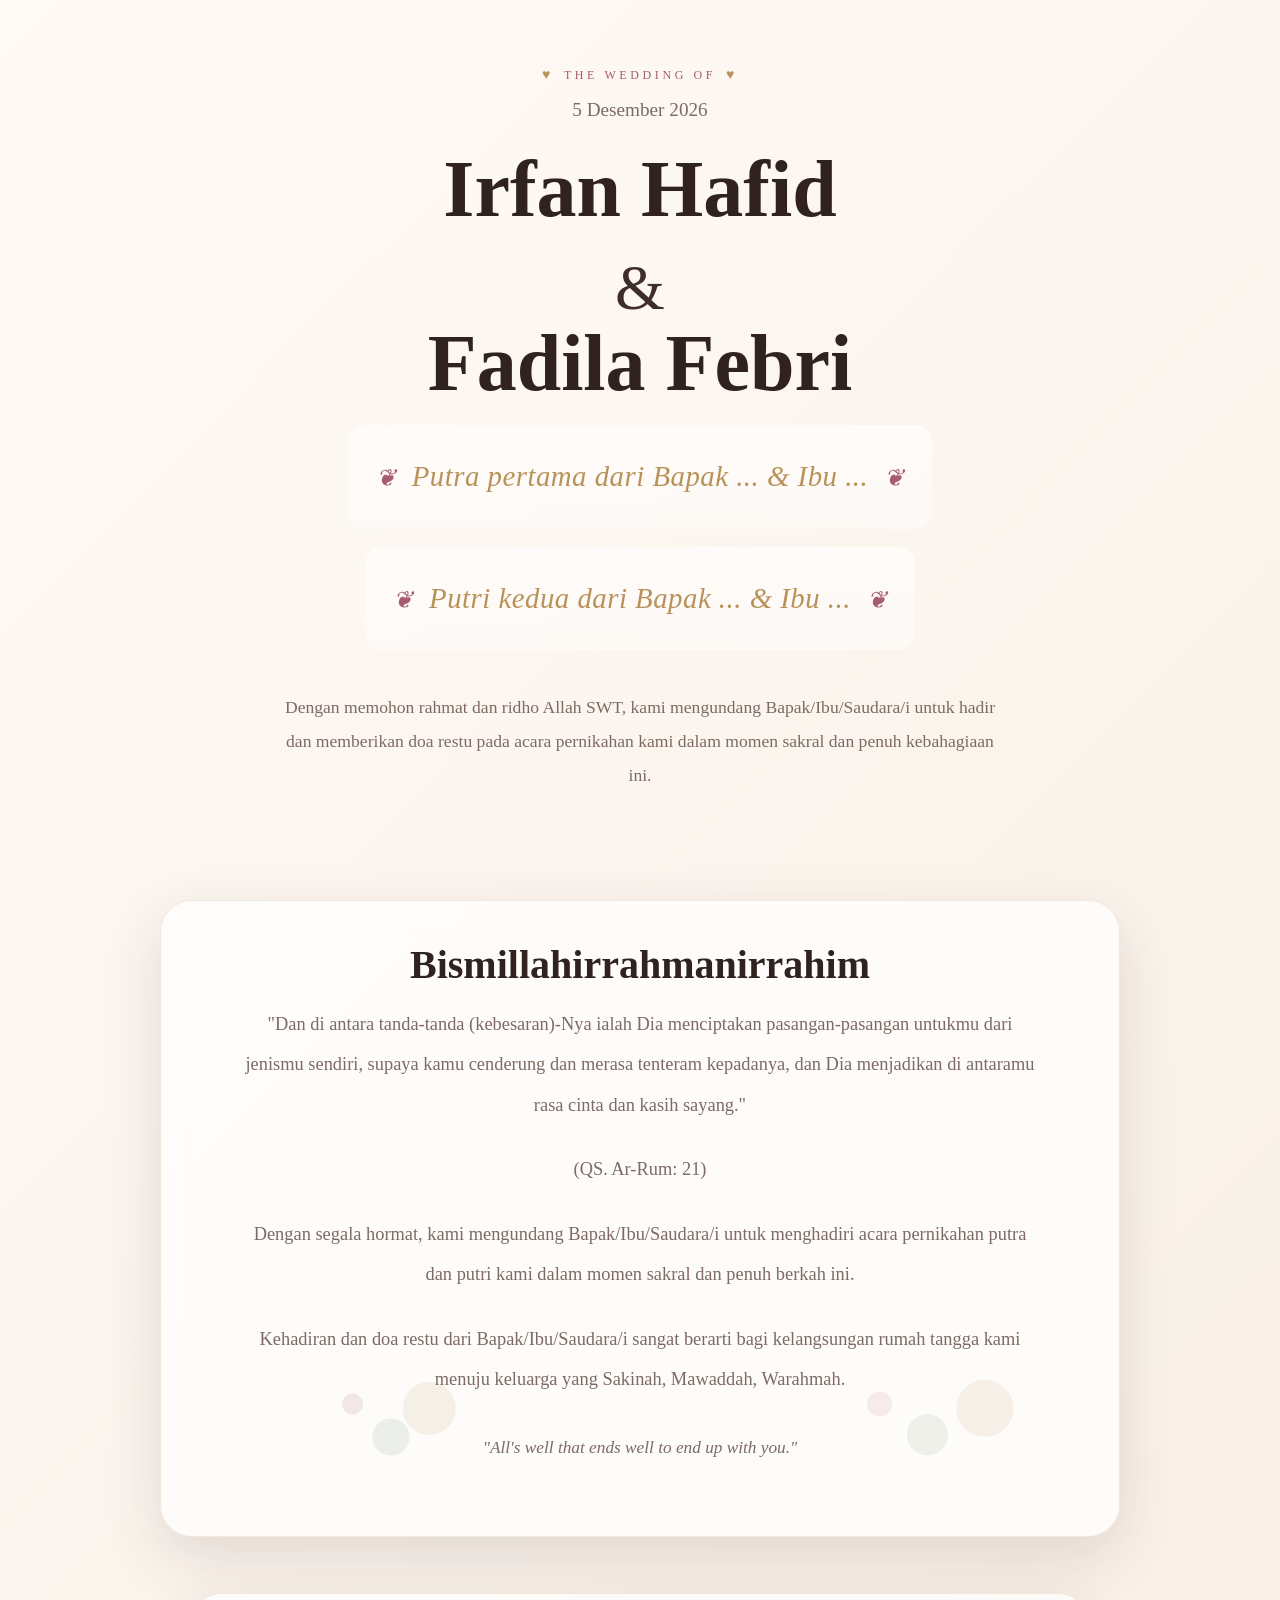
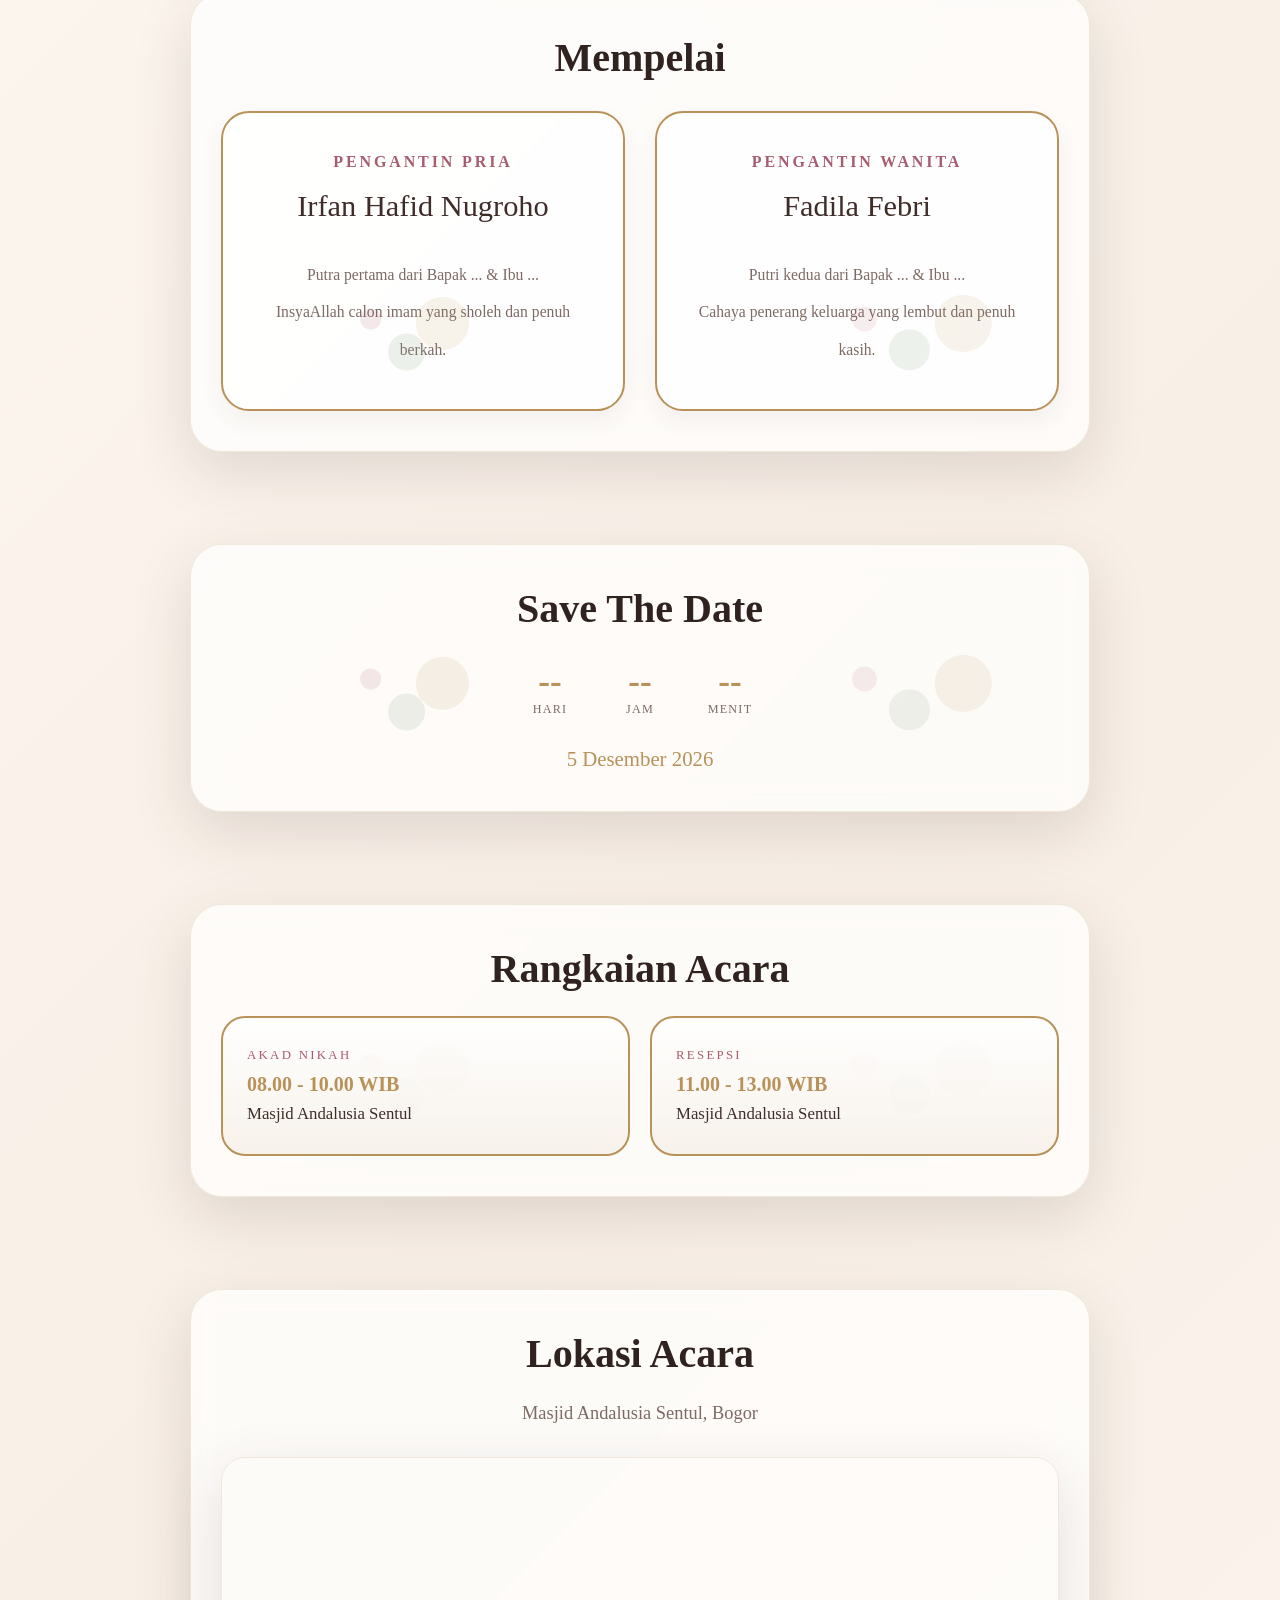
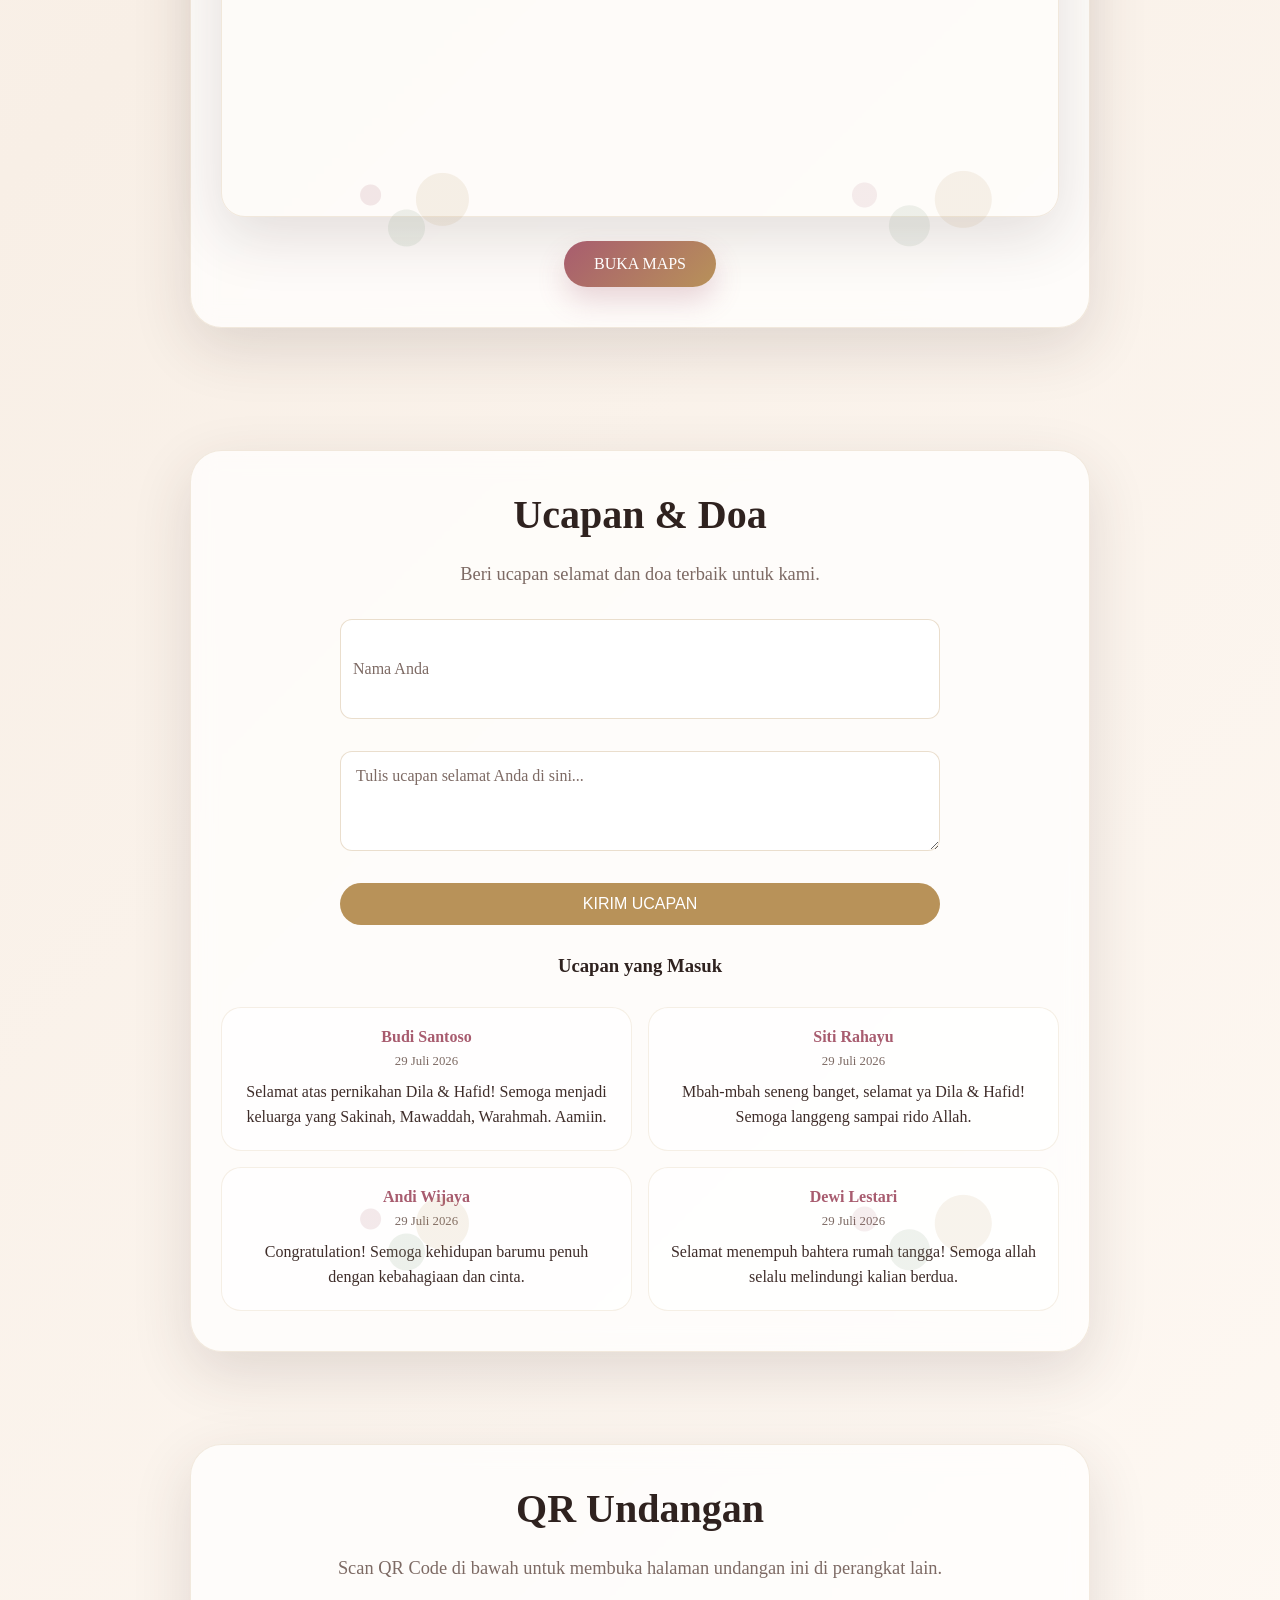
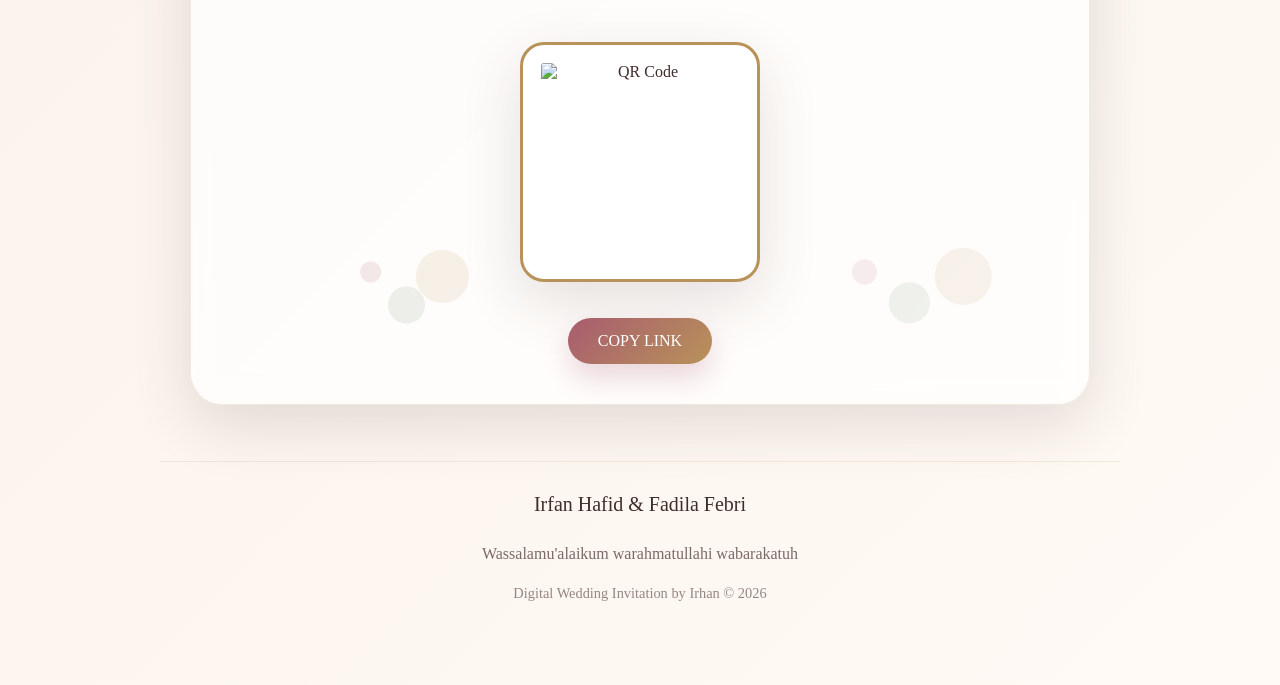
==== hafid-dila/index.html @ 77bda1bc "feat: wedding invitation page" ====
<!DOCTYPE html>
<html lang="id">

<head>
  <meta charset="UTF-8">
  <meta name="viewport" content="width=device-width, initial-scale=1.0">
  <title>The Wedding of Dila & Hafid</title>
  <style>
    * {
      margin: 0;
      padding: 0;
      box-sizing: border-box;
    }

    :root {
      --bg: #f7f0e5;
      --panel: rgba(255, 255, 255, 0.72);
      --text: #3f2d2a;
      --muted: #7d6a64;
      --gold: #b89259;
      --rose: #a85c6f;
      --shadow: 0 20px 60px rgba(63, 45, 42, 0.14);
    }

    body {
      margin: 0;
      font-family: 'Georgia', 'Times New Roman', serif;
      color: var(--text);
      background: linear-gradient(135deg, #fffaf5 0%, #f8efe6 50%, #fffaf5 100%);
      overflow-x: hidden;
      min-height: 100vh;
    }

    .wrap {
      max-width: 1000px;
      margin: 0 auto;
      padding: 0 20px 60px;
    }

    .hero {
      position: relative;
      min-height: 100vh;
      display: flex;
      flex-direction: column;
      align-items: center;
      justify-content: center;
      text-align: center;
      padding: 60px 20px;
    }

    .ornament {
      font-size: 12px;
      letter-spacing: 0.3em;
      text-transform: uppercase;
      color: var(--rose);
      margin-bottom: 16px;
      position: relative;
      display: inline-block;
    }
    
    .ornament::before, .ornament::after {
      content: '♥';
      margin: 0 10px;
      font-size: 14px;
      color: var(--gold);
      animation: pulse 2s infinite;
    }
    
    .ornament::before, .ornament::after {
      content: '♥';
      margin: 0 10px;
      font-size: 14px;
      color: var(--gold);
      animation: pulse 2s infinite;
    }

    @keyframes pulse {
      0%, 100% { transform: scale(1); }
      50% { transform: scale(1.2); }
    }

    .date {
      font-size: 1.2rem;
      color: var(--muted);
      margin-bottom: 30px;
    }

    .title {
      font-size: clamp(2.5rem, 7vw, 5rem);
      line-height: 0.95;
      margin-bottom: 24px;
      color: #2f221f;
    }

    .ampersand {
      font-size: clamp(2.5rem, 6vw, 4rem);
    }

    .names {
      font-size: clamp(1.2rem, 3vw, 1.8rem);
      color: var(--gold);
      font-style: italic;
      margin-bottom: 40px;
      line-height: 2.2;
      letter-spacing: 0.5px;
      padding: 20px;
      background: linear-gradient(180deg, rgba(255, 255, 255, 0.6), rgba(255, 255, 255, 0.4));
      border-radius: 16px;
    }
    
    .names::before, .names::after {
      content: '❦';
      font-size: 1.5rem;
      color: var(--rose);
      margin: 0 8px;
    }

    .lead {
      max-width: 720px;
      line-height: 1.95;
      color: var(--muted);
      margin: 0 auto 40px;
      font-size: 1.1rem;
    }

    .section {
      padding: 36px 30px;
    }

    .bismillah {
      text-align: center;
      font-size: 1.15rem;
      color: var(--muted);
      line-height: 2.2;
      max-width: 800px;
      margin: 0 auto 24px;
    }

    .bismillah[style*="Traditional Arabic"] {
      font-size: 1.1rem;
      line-height: 2.4;
      max-width: 100%;
    }

    .card {
      background: var(--panel);
      backdrop-filter: blur(12px);
      border-radius: 32px;
      padding: 40px 30px;
      border: 1px solid rgba(184, 146, 89, 0.18);
      box-shadow: var(--shadow);
      margin-bottom: 20px;
      animation: fadeIn 1s ease-out;
      position: relative;
    }

    .floral {
      position: absolute;
      inset: auto 0 0;
      height: 220px;
      background:
        radial-gradient(circle at 20% 40%, rgba(168, 92, 111, 0.18) 0 10px, transparent 11px),
        radial-gradient(circle at 24% 55%, rgba(142, 165, 139, 0.22) 0 18px, transparent 19px),
        radial-gradient(circle at 28% 42%, rgba(184, 146, 89, 0.16) 0 26px, transparent 27px),
        radial-gradient(circle at 75% 40%, rgba(168, 92, 111, 0.14) 0 12px, transparent 13px),
        radial-gradient(circle at 80% 54%, rgba(142, 165, 139, 0.2) 0 20px, transparent 21px),
        radial-gradient(circle at 86% 42%, rgba(184, 146, 89, 0.15) 0 28px, transparent 29px);
      opacity: 0.75;
      pointer-events: none;
      border-radius: 0 0 30px 30px;
    }

    @keyframes fadeIn {
      from { opacity: 0; transform: translateY(20px); }
      to { opacity: 1; transform: translateY(0); }
    }

    .section-title {
      text-align: center;
      font-size: clamp(1.7rem, 4vw, 2.5rem);
      margin-bottom: 16px;
      color: #2f221f;
    }

    .divider {
      display: none;
    }

    .couple-grid {
      display: grid;
      grid-template-columns: repeat(auto-fit, minmax(280px, 1fr));
      gap: 30px;
      margin-top: 30px;
    }

    .profile {
      padding: 40px 30px;
      border-radius: 28px;
      background: rgba(255, 255, 255, 0.75);
      border: 2px solid var(--gold);
      text-align: center;
      box-shadow: 0 10px 25px rgba(63, 45, 42, 0.06);
    }

    .profile h3 {
      font-size: 1rem;
      letter-spacing: 0.18em;
      text-transform: uppercase;
      color: var(--rose);
      margin-bottom: 14px;
    }

    .profile .name {
      font-size: 1.9rem;
      color: var(--text);
      margin-bottom: 28px;
      line-height: 1.4;
    }

    .profile .parents {
      color: var(--muted);
      line-height: 2.4;
      font-size: 0.98rem;
    }

    .schedule-grid {
      display: grid;
      grid-template-columns: repeat(auto-fit, minmax(300px, 1fr));
      gap: 20px;
      margin-top: 24px;
    }

    .schedule-card {
      padding: 30px 24px;
      border-radius: 24px;
      background: linear-gradient(180deg, rgba(255, 255, 255, 0.85), rgba(247, 241, 234, 0.95));
      border: 2px solid var(--gold);
      position: relative;
      overflow: hidden;
    }

    .schedule-label {
      display: block;
      font-size: 0.8rem;
      letter-spacing: 0.18em;
      text-transform: uppercase;
      color: var(--rose);
      margin-bottom: 10px;
    }

    .schedule-time {
      font-size: 1.25rem;
      color: var(--gold);
      font-weight: bold;
      display: block;
      margin-bottom: 8px;
    }

    .schedule-event {
      font-size: 1.05rem;
      color: var(--text);
      display: block;
    }

    .schedule-location {
      font-size: 0.9rem;
      color: var(--muted);
      margin-top: 6px;
      font-style: italic;
    }

    .map-frame {
      width: 100%;
      height: 360px;
      border-radius: 24px;
      overflow: hidden;
      margin-top: 24px;
      box-shadow: var(--shadow);
      border: 1px solid rgba(184, 146, 89, 0.18);
    }

    iframe {
      width: 100%;
      height: 100%;
      border: 0;
    }

    .quote {
      text-align: center;
      font-style: italic;
      color: var(--muted);
      line-height: 2.1;
      margin: 30px 0;
      font-size: 1.08rem;
    }

    .qr-section {
      text-align: center;
    }

    .qr-container {
      display: flex;
      flex-direction: column;
      align-items: center;
      justify-content: center;
      gap: 12px;
      width: 100%;
    }

    .qr-code {
      width: 240px;
      height: 240px;
      background: white;
      border-radius: 24px;
      padding: 18px;
      box-shadow: var(--shadow);
      border: 3px solid var(--gold);
      margin: 30px auto 24px;
    }

    .btn {
      display: inline-flex;
      align-items: center;
      justify-content: center;
      gap: 10px;
      padding: 14px 30px;
      border-radius: 999px;
      text-decoration: none;
      color: white;
      background: linear-gradient(135deg, var(--rose), var(--gold));
      box-shadow: 0 14px 28px rgba(168, 92, 111, 0.24);
      transition: transform 0.3s, box-shadow 0.3s;
    }

    .btn:hover {
      transform: translateY(-3px);
      box-shadow: 0 18px 35px rgba(168, 92, 111, 0.28);
    }

    .countdown {
      display: flex;
      justify-content: center;
      gap: 20px;
      margin: 30px 0;
    }

    .time-box {
      text-align: center;
      min-width: 70px;
    }

    .time-value {
      font-size: 2.2rem;
      font-weight: bold;
      color: var(--gold);
    }

    .time-label {
      font-size: 0.76rem;
      color: var(--muted);
      text-transform: uppercase;
      letter-spacing: 0.1em;
    }

    footer {
      text-align: center;
      padding: 24px 20px 18px;
      border-top: 1px solid rgba(184, 146, 89, 0.15);
      color: var(--muted);
      line-height: 1.8;
    }

    /* Wishes Section */
    .wishes-section {
      text-align: center;
      margin-top: 30px;
    }

    .wishes-input {
      width: 100%;
      max-width: 600px;
      margin: 0 auto 20px;
      padding: 15px;
      border-radius: 12px;
      border: 1px solid rgba(184, 146, 89, 0.3);
      font-family: inherit;
      font-size: 1rem;
      resize: vertical;
      min-height: 100px;
      background: white;
    }

    .wishes-input::placeholder {
      color: var(--muted);
    }

    .wishes-grid {
      display: grid;
      grid-template-columns: repeat(auto-fill, minmax(280px, 1fr));
      gap: 16px;
      margin-top: 30px;
    }

    .wishes-card {
      padding: 20px;
      border-radius: 20px;
      background: rgba(255, 255, 255, 0.7);
      border: 1px solid rgba(184, 146, 89, 0.15);
      animation: fadeIn 0.6s ease-out;
    }

    .wishes-name {
      font-weight: bold;
      color: var(--rose);
      margin-bottom: 8px;
      display: block;
    }

    .wishes-date {
      font-size: 0.8rem;
      color: var(--muted);
      margin-bottom: 10px;
      display: block;
    }

    .wishes-text {
      color: var(--text);
      line-height: 1.6;
    }

    .submit-wishes {
      padding: 12px 30px;
      background: var(--gold);
      color: white;
      border: none;
      border-radius: 50px;
      font-size: 1rem;
      cursor: pointer;
      transition: background 0.3s;
    }

    .submit-wishes:hover {
      background: #a07d40;
    }

    .wishes-form {
      display: flex;
      flex-direction: column;
      gap: 12px;
      max-width: 600px;
      margin: 0 auto 24px;
    }

    .wishes-form input {
      width: 100%;
      padding: 12px;
      border-radius: 12px;
      border: 1px solid rgba(184, 146, 89, 0.3);
      font-family: inherit;
      font-size: 1rem;
    }

    .footer-names {
      font-size: 1.25rem;
      color: var(--text);
      margin-bottom: 18px;
    }

    @media (max-width: 768px) {
      .hero {
        min-height: auto;
        padding: 40px 20px;
      }

      .date {
        font-size: 1.1rem;
      }

      .title {
        font-size: 2.6rem;
      }

      .ampersand {
        font-size: 2.6rem;
      }

      .names {
        font-size: 1.4rem;
      }

      .section {
        padding: 40px 20px;
      }

      .card {
        padding: 30px 20px;
      }

      .map-frame {
        height: 300px;
      }

      .couple-grid {
        grid-template-columns: 1fr;
      }

      .schedule-grid {
        grid-template-columns: 1fr;
      }

      .wishes-grid {
        grid-template-columns: 1fr;
      }

      .time-box {
        min-width: 60px;
      }

      .time-value {
        font-size: 1.8rem;
      }
    }
  </style>
</head>

<body>
  <div class="wrap">
    <section class="hero">
      <div class="ornament">The Wedding of</div>
      <div class="date">5 Desember 2026</div>
      <h1 class="title">Irfan Hafid</h1>
      <div class="ampersand">&</div>
      <h1 class="title">Fadila Febri</h1>
      <p class="names">
        Putra pertama dari Bapak ... & Ibu ...
      </p>
      <p class="names" style="margin-top: -22px;">
        Putri kedua dari Bapak ... & Ibu ...
      </p>
      <p class="lead">
        Dengan memohon rahmat dan ridho Allah SWT, kami mengundang Bapak/Ibu/Saudara/i untuk hadir dan 
        memberikan doa restu pada acara pernikahan kami dalam momen sakral dan penuh kebahagiaan ini.
      </p>
    </section>

    <section class="section card" id="bismillah">
      <div class="floral"></div>
      <h2 class="section-title">Bismillahirrahmanirrahim</h2>
      <p class="bismillah">
        "Dan di antara tanda-tanda (kebesaran)-Nya ialah Dia menciptakan pasangan-pasangan untukmu dari jenismu sendiri, 
        supaya kamu cenderung dan merasa tenteram kepadanya, dan Dia menjadikan di antaramu rasa cinta dan kasih sayang."
      </p>
      <p class="bismillah">
        (QS. Ar-Rum: 21)
      </p>
      <p class="bismillah">
        Dengan segala hormat, kami mengundang Bapak/Ibu/Saudara/i untuk menghadiri acara pernikahan putra dan putri kami 
        dalam momen sakral dan penuh berkah ini.
      </p>
      <p class="bismillah">
        Kehadiran dan doa restu dari Bapak/Ibu/Saudara/i sangat berarti bagi kelangsungan rumah tangga kami menuju 
        keluarga yang Sakinah, Mawaddah, Warahmah.
      </p>
      <p class="quote">"All's well that ends well to end up with you."</p>
    </section>

    <section class="section">
      <div class="card">
        <h2 class="section-title">Mempelai</h2>
        <div class="floral"></div>
        <div class="couple-grid">
          <div class="profile">
            <h3>Pengantin Pria</h3>
            <div class="name">Irfan Hafid Nugroho</div>
            <div class="parents">Putra pertama dari Bapak ... & Ibu ...<br>InsyaAllah calon imam yang sholeh dan penuh berkah.</div>
          </div>
          <div class="profile">
            <h3>Pengantin Wanita</h3>
            <div class="name">Fadila Febri</div>
            <div class="parents">Putri kedua dari Bapak ... & Ibu ...<br>Cahaya penerang keluarga yang lembut dan penuh kasih.</div>
          </div>
        </div>
      </div>
    </section>

    <section class="section">
      <div class="card">
        <div class="floral"></div>
        <h2 class="section-title">Save The Date</h2>
        <div class="countdown">
          <div class="time-box">
            <div class="time-value" id="days">--</div>
            <div class="time-label">Hari</div>
          </div>
          <div class="time-box">
            <div class="time-value" id="hours">--</div>
            <div class="time-label">Jam</div>
          </div>
          <div class="time-box">
            <div class="time-value" id="minutes">--</div>
            <div class="time-label">Menit</div>
          </div>
        </div>
        <div class="detail-value" style="text-align: center; font-size: 1.3rem; color: var(--gold);">5 Desember 2026</div>
      </div>
    </section>

    <section class="section">
      <div class="card">
        <div class="floral"></div>
        <h2 class="section-title">Rangkaian Acara</h2>
        <div class="schedule-grid">
          <div class="schedule-card">
            <span class="schedule-label">Akad Nikah</span>
            <span class="schedule-time">08.00 - 10.00 WIB</span>
            <span class="schedule-event">Masjid Andalusia Sentul</span>
          </div>
          <div class="schedule-card">
            <span class="schedule-label">Resepsi</span>
            <span class="schedule-time">11.00 - 13.00 WIB</span>
            <span class="schedule-event">Masjid Andalusia Sentul</span>
          </div>
        </div>
      </div>
    </section>

    <section class="section">
      <div class="card">
        <div class="floral"></div>
        <h2 class="section-title">Lokasi Acara</h2>
        <p class="bismillah" style="text-align: center;">Masjid Andalusia Sentul, Bogor</p>
        <div class="map-frame">
          <iframe src="https://www.google.com/maps?q=Masjid+Andalusia+Sentul&output=embed" loading="lazy" allowfullscreen></iframe>
        </div>
        <div style="text-align: center; margin-top: 24px;">
          <a href="https://maps.app.goo.gl/5fqZ2PNigcYTmVU46" target="_blank" class="btn">BUKA MAPS</a>
        </div>
      </div>
    </section>

    <section class="section wishes-section">
      <div class="card">
        <div class="floral"></div>
        <h2 class="section-title">Ucapan & Doa</h2>
        <p class="bismillah" id="wishes-greeting">Beri ucapan selamat dan doa terbaik untuk kami.</p>
        
        <div class="wishes-form">
          <input type="text" class="wishes-input" id="wishes-name" placeholder="Nama Anda">
          <textarea class="wishes-input" id="wishes-text" placeholder="Tulis ucapan selamat Anda di sini..."></textarea>
          <button class="submit-wishes" type="button" onclick="submitWishes()">KIRIM UCAPAN</button>
        </div>
        
        <h3 style="margin-top: 30px; color: #2f221f;">Ucapan yang Masuk</h3>
        <div class="wishes-grid" id="wishes-list">
          <div class="wishes-card">
            <span class="wishes-name">Budi Santoso</span>
            <span class="wishes-date">29 Juli 2026</span>
            <p class="wishes-text">Selamat atas pernikahan Dila & Hafid! Semoga menjadi keluarga yang Sakinah, Mawaddah, Warahmah. Aamiin.</p>
          </div>
          <div class="wishes-card">
            <span class="wishes-name">Siti Rahayu</span>
            <span class="wishes-date">29 Juli 2026</span>
            <p class="wishes-text">Mbah-mbah seneng banget, selamat ya Dila & Hafid! Semoga langgeng sampai rido Allah.</p>
          </div>
          <div class="wishes-card">
            <span class="wishes-name">Andi Wijaya</span>
            <span class="wishes-date">29 Juli 2026</span>
            <p class="wishes-text">Congratulation! Semoga kehidupan barumu penuh dengan kebahagiaan dan cinta.</p>
          </div>
          <div class="wishes-card">
            <span class="wishes-name">Dewi Lestari</span>
            <span class="wishes-date">29 Juli 2026</span>
            <p class="wishes-text">Selamat menempuh bahtera rumah tangga! Semoga allah selalu melindungi kalian berdua.</p>
          </div>
        </div>
      </div>
    </section>

    <section class="section qr-section">
      <div class="card">
        <div class="floral"></div>
        <h2 class="section-title">QR Undangan</h2>
        <p class="bismillah">Scan QR Code di bawah untuk membuka halaman undangan ini di perangkat lain.</p>
        <div class="qr-container">
          <img id="dynamic-qr" alt="QR Code" class="qr-code">
          <a href="#" id="copy-link-btn" class="btn">COPY LINK</a>
        </div>
      </div>
    </section>

    <footer>
      <div class="footer-names">Irfan Hafid & Fadila Febri</div>
      <div>Wassalamu'alaikum warahmatullahi wabarakatuh</div>
      <div style="font-size: 0.9rem; opacity: 0.8; margin-top: 12px;">Digital Wedding Invitation by Irhan &copy; 2026</div>
    </footer>
  </div>

  <script>
    function startCountdown() {
      const targetDate = new Date('2026-12-05T00:00:00').getTime();
      const now = new Date().getTime();
      const distance = targetDate - now;
      
      if (distance > 0) {
        const days = Math.floor(distance / (1000 * 60 * 60 * 24));
        const hours = Math.floor((distance % (1000 * 60 * 60 * 24)) / (1000 * 60 * 60));
        const minutes = Math.floor((distance % (1000 * 60 * 60)) / (1000 * 60));
        
        document.getElementById('days').textContent = days;
        document.getElementById('hours').textContent = hours;
        document.getElementById('minutes').textContent = minutes;
      }
    }

    // Dynamic QR code generation based on current URL
    function generateDynamicQR() {
      const currentUrl = window.location.href;
      const qrUrl = `https://api.qrserver.com/v1/create-qr-code/?size=240x240&data=${encodeURIComponent(currentUrl)}`;
      document.getElementById('dynamic-qr').src = qrUrl;
    }

    function fallbackCopyText(text) {
      const textarea = document.createElement('textarea');
      textarea.value = text;
      textarea.style.position = 'fixed';
      textarea.style.left = '-9999px';
      document.body.appendChild(textarea);
      textarea.focus();
      textarea.select();
      
      try {
        document.execCommand('copy');
        alert('Link undangan telah disalin ke clipboard!');
      } catch (err) {
        alert('Gagal menyalin link: ' + err);
      }
      
      document.body.removeChild(textarea);
    }

    // Initialize when DOM is ready
    document.addEventListener('DOMContentLoaded', function() {
      startCountdown();
      setInterval(startCountdown, 60000);
      generateDynamicQR();

      // Copy link functionality
      const copyBtn = document.getElementById('copy-link-btn');
      if (copyBtn) {
        copyBtn.addEventListener('click', function(e) {
          e.preventDefault();
          const currentUrl = window.location.href;
          
          if (navigator.clipboard && navigator.clipboard.writeText) {
            navigator.clipboard.writeText(currentUrl).then(() => {
              alert('Link undangan telah disalin ke clipboard!');
            }).catch(() => {
              fallbackCopyText(currentUrl);
            });
          } else {
            fallbackCopyText(currentUrl);
          }
        });
      }

      document.querySelectorAll('a[href^="#"]').forEach(anchor => {
        anchor.addEventListener('click', function (e) {
          e.preventDefault();
          const target = document.querySelector(this.getAttribute('href'));
          if (target) {
            target.scrollIntoView({ behavior: 'smooth' });
          }
        });
      });
    });

    // Get 'to' parameter from URL and set as textarea placeholder
    function getQueryParam(param) {
      const urlParams = new URLSearchParams(window.location.search);
      return urlParams.get(param);
    }

    const toName = getQueryParam('to');
    if (toName) {
      const greeting = document.getElementById('wishes-greeting');
      const nameInput = document.getElementById('wishes-name');
      
      if (greeting) {
        greeting.textContent = `Beri ucapan selamat dan doa terbaik untuk Irfan Hafid & Fadila Febri.`;
      }
      
      if (nameInput) {
        nameInput.value = toName;
        nameInput.placeholder = '';
      }
    }

    // Submit wishes
    function submitWishes() {
      const nameInput = document.getElementById('wishes-name');
      const textInput = document.getElementById('wishes-text');
      
      if (!nameInput.value.trim() || !textInput.value.trim()) {
        alert('Mohon isi nama dan ucapan Anda!');
        return;
      }

      const wishesList = document.getElementById('wishes-list');
      if (wishesList) {
        const today = new Date().toLocaleDateString('id-ID', { 
          weekday: 'long', year: 'numeric', month: 'long', day: 'numeric' 
        });
        
        const card = document.createElement('div');
        card.className = 'wishes-card';
        card.innerHTML = `
          <span class="wishes-name">${nameInput.value}</span>
          <span class="wishes-date">${today}</span>
          <p class="wishes-text">${textInput.value}</p>
        `;
        
        wishesList.prepend(card);
        
        nameInput.value = '';
        textInput.value = '';
        
        alert('Ucapan Anda telah terkirim! Terima kasih.');
      }
    }
  </script>
</body>

</html>
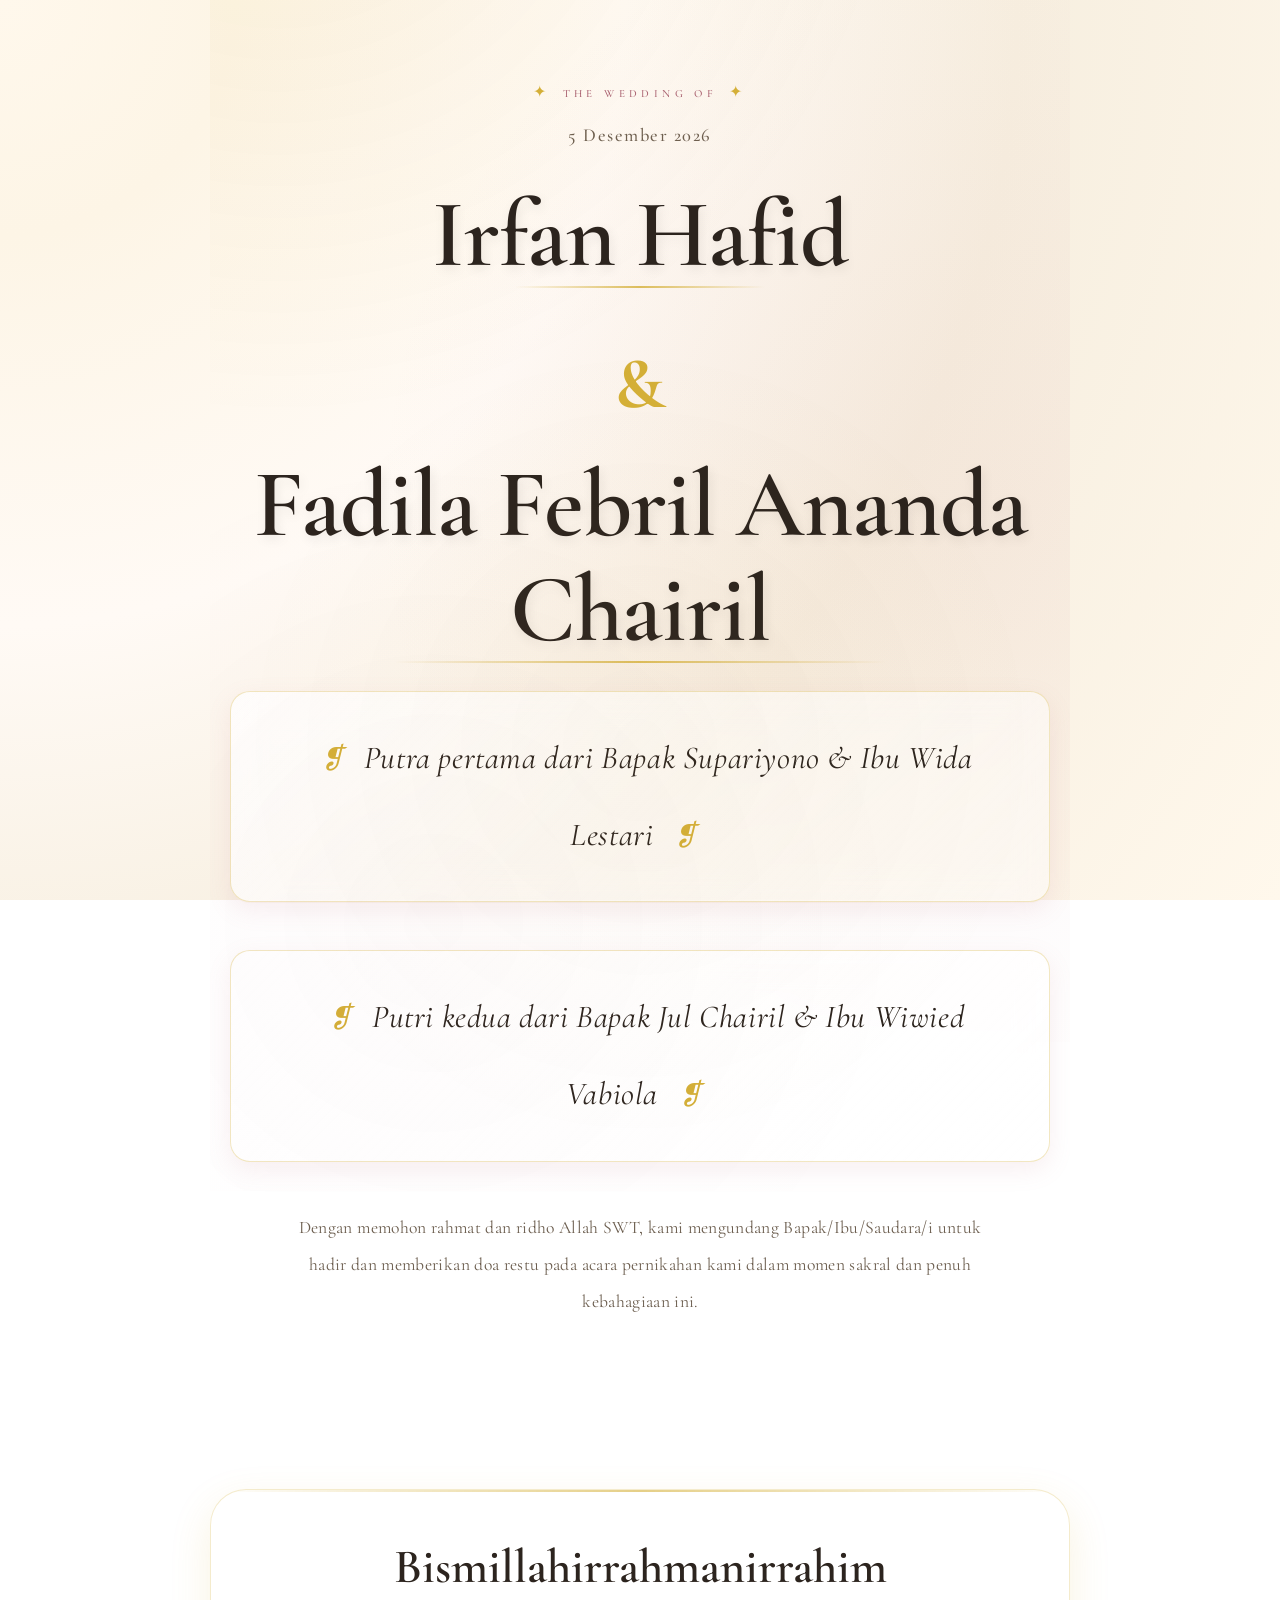
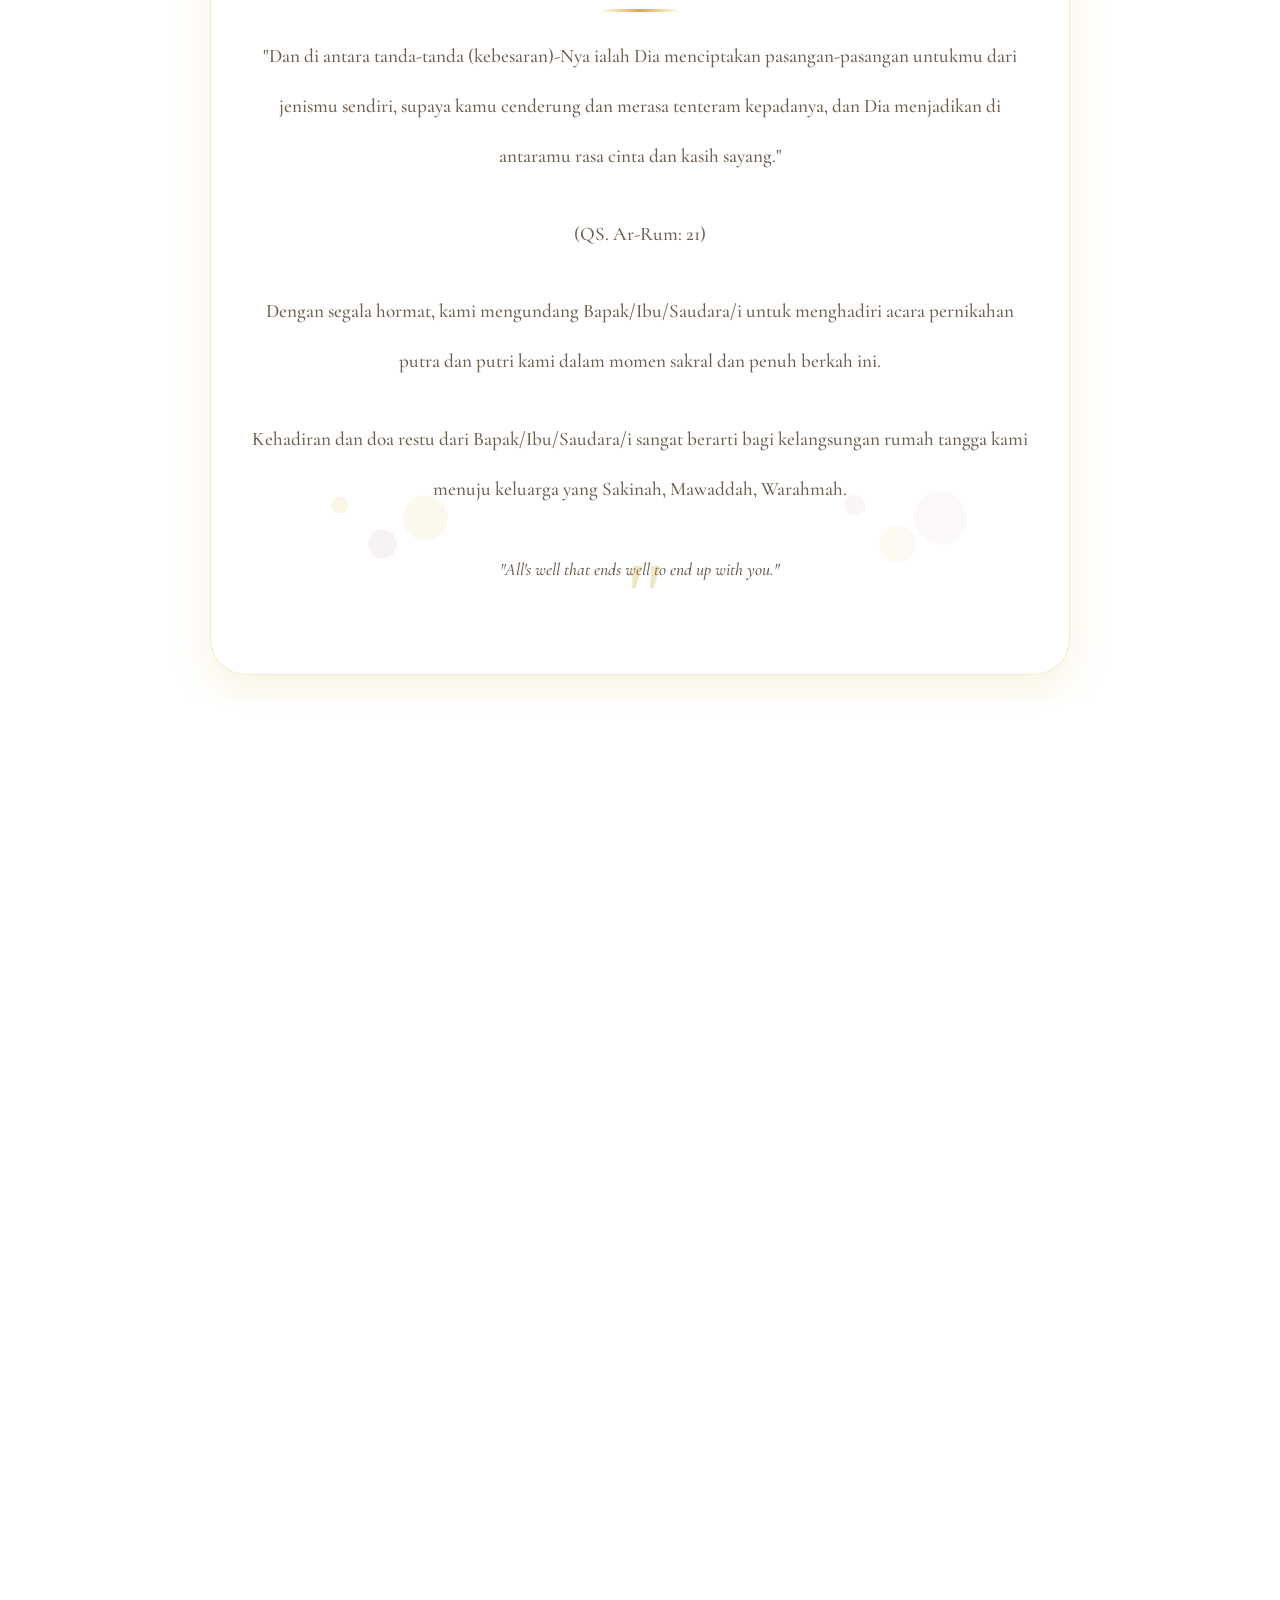
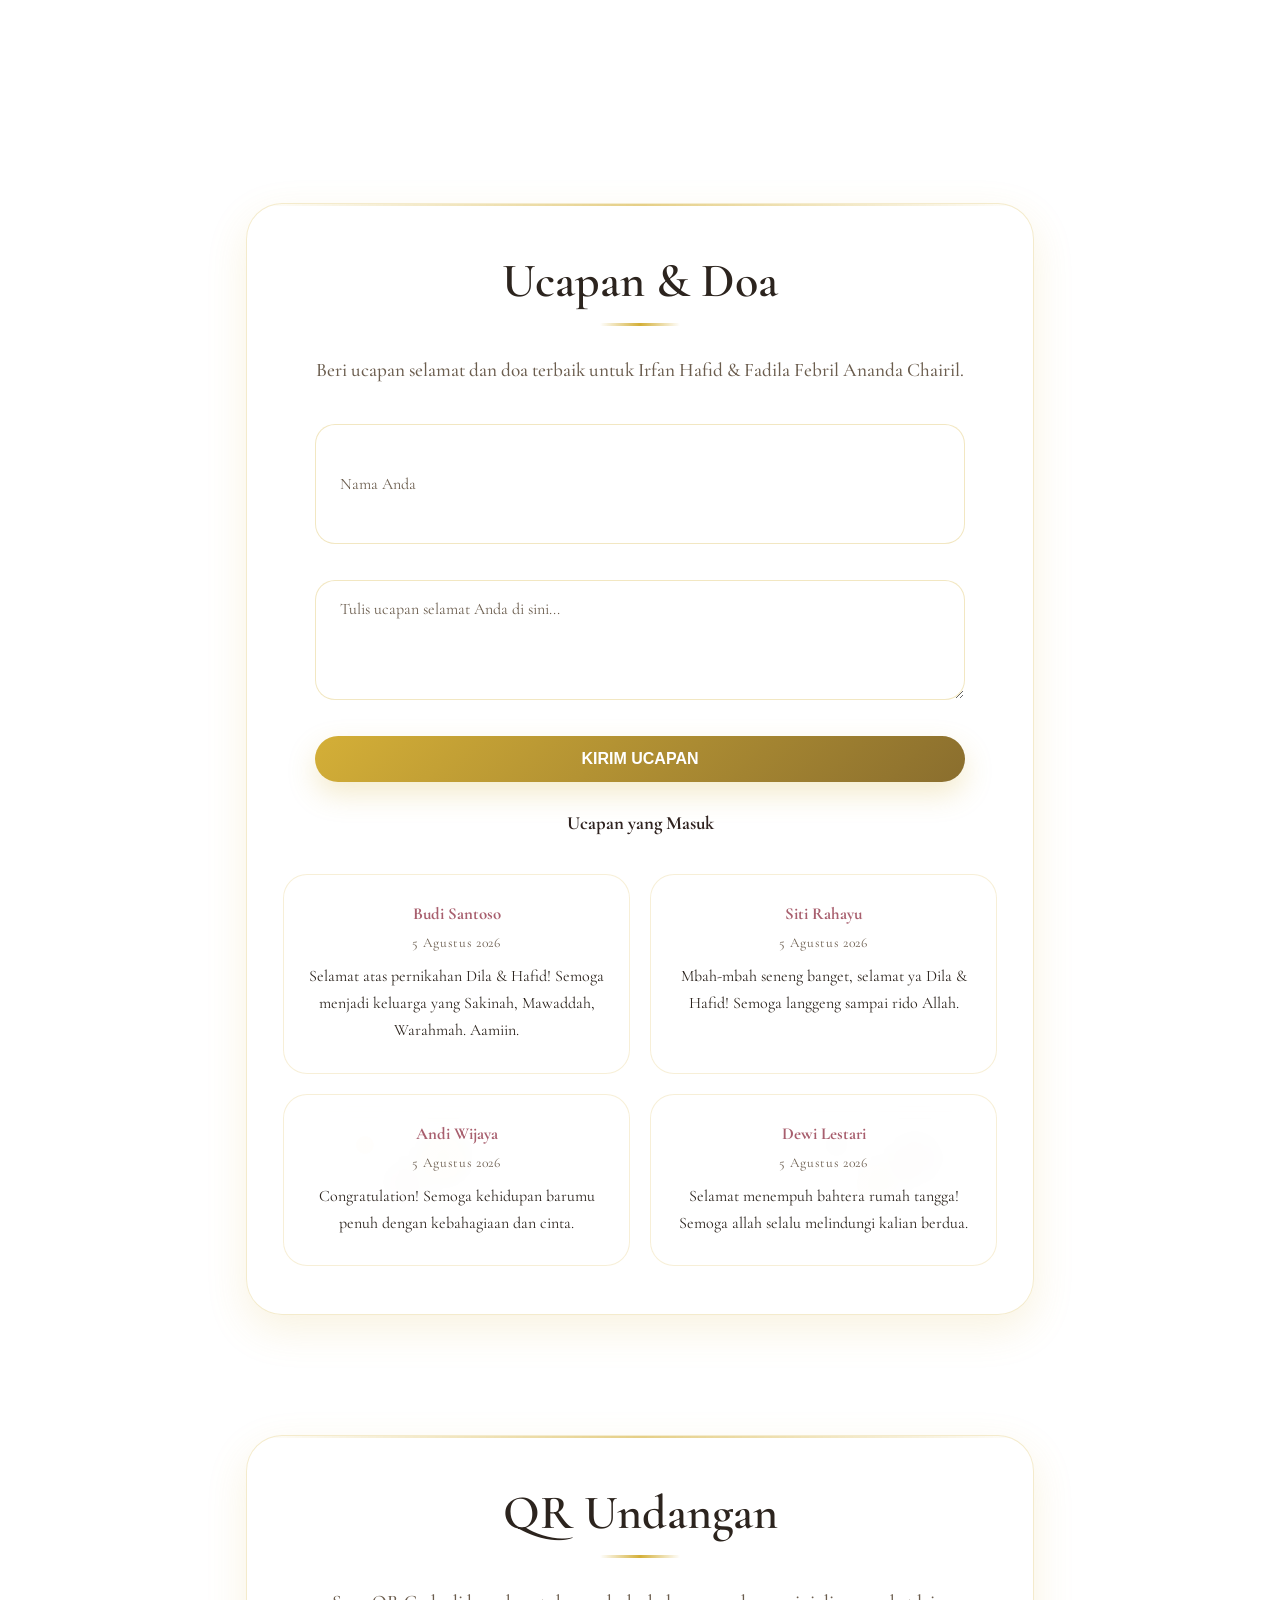
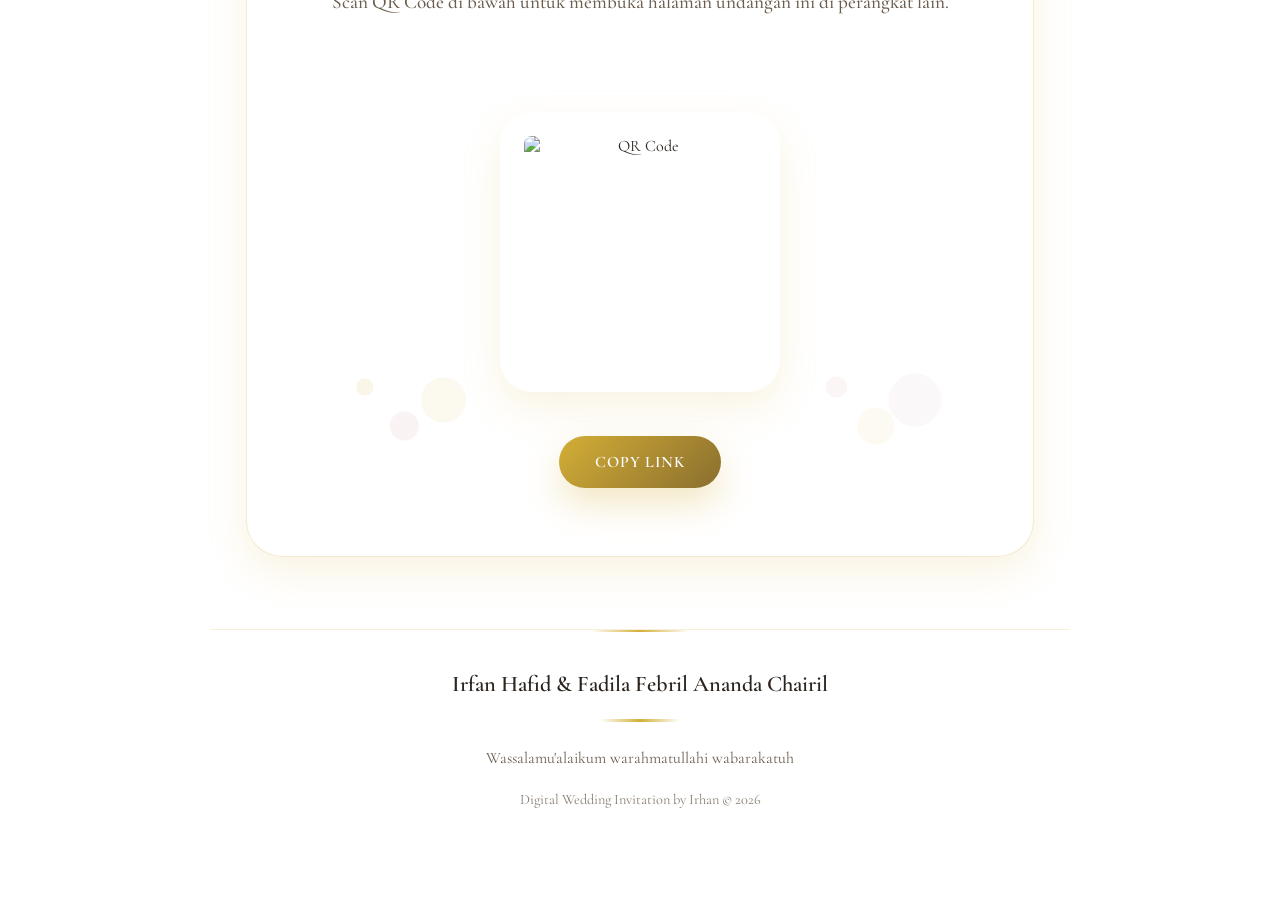
==== commit e1f28a0a: "fix: clone viding co wedding invitation page" ====
--- a/hafid-dila/index.html
+++ b/hafid-dila/index.html
@@ -5,6 +5,10 @@
   <meta charset="UTF-8">
   <meta name="viewport" content="width=device-width, initial-scale=1.0">
   <title>The Wedding of Dila & Hafid</title>
+  <link rel="preconnect" href="https://fonts.googleapis.com">
+  <link rel="preconnect" href="https://fonts.gstatic.com" crossorigin>
+  <link href="https://fonts.googleapis.com/css2?family=Cormorant+Garamond:wght@400;500;600;700&family=Josefin+Sans:wght@300;400;500;600&display=swap" rel="stylesheet">
+  <link rel="stylesheet" href="style.css">
   <style>
     * {
       margin: 0;
@@ -13,26 +17,38 @@
     }
 
     :root {
-      --bg: #f7f0e5;
-      --panel: rgba(255, 255, 255, 0.72);
-      --text: #3f2d2a;
-      --muted: #7d6a64;
-      --gold: #b89259;
-      --rose: #a85c6f;
-      --shadow: 0 20px 60px rgba(63, 45, 42, 0.14);
+      --primary-gold: #d4af37;
+      --secondary-gold: #c5a028;
+      --deep-gold: #8a6e2e;
+      --warm-rose: #c87f8a;
+      --soft-rose: #d4a5a5;
+      --deep-rose: #a85f6e;
+      --text-dark: #2c241e;
+      --text-muted: #6b5d4e;
+      --bg-gradient: radial-gradient(circle at top left, #fff8ec 0%, #fdf5e6 15%, #fffaf5 40%, #f7efe0 65%, #fff8ec 100%);
+      --shadow-soft: 0 15px 40px rgba(212, 175, 55, 0.15);
+      --shadow-subtle: 0 8px 24px rgba(200, 127, 138, 0.12);
+      --glass: rgba(255, 255, 255, 0.65);
+      --glass-border: rgba(212, 175, 55, 0.25);
     }
 
     body {
       margin: 0;
-      font-family: 'Georgia', 'Times New Roman', serif;
-      color: var(--text);
-      background: linear-gradient(135deg, #fffaf5 0%, #f8efe6 50%, #fffaf5 100%);
+      font-family: 'Cormorant Garamond', 'Georgia', serif;
+      color: var(--text-dark);
+      background: var(--bg-gradient);
+      background-attachment: fixed;
       overflow-x: hidden;
       min-height: 100vh;
     }
 
+    @keyframes goldGlow {
+      0%, 100% { opacity: 1; }
+      50% { opacity: 0.7; }
+    }
+
     .wrap {
-      max-width: 1000px;
+      max-width: 900px;
       margin: 0 auto;
       padding: 0 20px 60px;
     }
@@ -45,238 +61,372 @@
       align-items: center;
       justify-content: center;
       text-align: center;
-      padding: 60px 20px;
+      padding: 80px 20px 120px;
+      overflow: hidden;
+    }
+
+    .hero::before {
+      content: '';
+      position: absolute;
+      top: -50%;
+      left: -20%;
+      width: 140%;
+      height: 120%;
+      background: 
+        radial-gradient(circle at 20% 30%, rgba(212, 175, 55, 0.08) 0, transparent 40%),
+        radial-gradient(circle at 80% 70%, rgba(200, 127, 138, 0.08) 0, transparent 40%);
+      animation: goldGlow 8s ease-in-out infinite;
+      pointer-events: none;
+    }
+
+    .hero::after {
+      content: '';
+      position: absolute;
+      top: 20%;
+      left: 50%;
+      transform: translateX(-50%);
+      width: 120%;
+      height: 60%;
+      background: 
+        radial-gradient(circle at 50% 50%, rgba(212, 175, 55, 0.03) 0, transparent 60%),
+        radial-gradient(circle at 30% 70%, rgba(200, 127, 138, 0.03) 0, transparent 50%);
+      pointer-events: none;
     }
 
     .ornament {
-      font-size: 12px;
-      letter-spacing: 0.3em;
+      font-size: 11px;
+      letter-spacing: 0.4em;
       text-transform: uppercase;
-      color: var(--rose);
-      margin-bottom: 16px;
+      color: var(--deep-rose);
+      margin-bottom: 20px;
       position: relative;
       display: inline-block;
+      font-weight: 500;
+      line-height: 1.5;
     }
     
     .ornament::before, .ornament::after {
-      content: '♥';
-      margin: 0 10px;
-      font-size: 14px;
-      color: var(--gold);
-      animation: pulse 2s infinite;
-    }
-    
-    .ornament::before, .ornament::after {
-      content: '♥';
-      margin: 0 10px;
-      font-size: 14px;
-      color: var(--gold);
-      animation: pulse 2s infinite;
-    }
-
-    @keyframes pulse {
-      0%, 100% { transform: scale(1); }
-      50% { transform: scale(1.2); }
+      content: '✦';
+      margin: 0 12px;
+      font-size: 16px;
+      color: var(--primary-gold);
+      animation: sparkle 2.5s ease-in-out infinite;
+    }
+
+    @keyframes sparkle {
+      0%, 100% { 
+        opacity: 1; 
+        transform: scale(1) rotate(0deg);
+      }
+      50% { 
+        opacity: 0.8; 
+        transform: scale(1.1) rotate(10deg);
+      }
     }
 
     .date {
-      font-size: 1.2rem;
-      color: var(--muted);
-      margin-bottom: 30px;
+      font-size: 1.15rem;
+      color: var(--text-muted);
+      margin-bottom: 36px;
+      font-weight: 500;
+      letter-spacing: 0.08em;
     }
 
     .title {
-      font-size: clamp(2.5rem, 7vw, 5rem);
-      line-height: 0.95;
-      margin-bottom: 24px;
-      color: #2f221f;
+      font-size: clamp(3rem, 8vw, 6rem);
+      line-height: 1.1;
+      margin-bottom: 28px;
+      color: var(--text-dark);
+      font-weight: 600;
+      position: relative;
+      text-shadow: 2px 4px 12px rgba(0,0,0,0.08);
+      letter-spacing: -1px;
+    }
+
+    .title::after {
+      content: '';
+      position: absolute;
+      bottom: 0;
+      left: 50%;
+      transform: translateX(-50%);
+      width: 60%;
+      height: 2px;
+      background: linear-gradient(90deg, transparent, var(--primary-gold), transparent);
+      opacity: 0.8;
     }
 
     .ampersand {
-      font-size: clamp(2.5rem, 6vw, 4rem);
+      font-size: clamp(2.5rem, 6vw, 4.5rem);
+      color: var(--primary-gold);
+      margin: 24px 0;
+      font-family: 'Cormorant Garamond', serif;
+      font-weight: 700;
+      position: relative;
+      animation: gentleFloat 3s ease-in-out infinite;
+    }
+
+    @keyframes gentleFloat {
+      0%, 100% { transform: translateY(0); }
+      50% { transform: translateY(-8px); }
     }
 
     .names {
-      font-size: clamp(1.2rem, 3vw, 1.8rem);
-      color: var(--gold);
+      font-size: clamp(1.3rem, 3.2vw, 2rem);
+      color: var(--text-dark);
       font-style: italic;
-      margin-bottom: 40px;
-      line-height: 2.2;
-      letter-spacing: 0.5px;
-      padding: 20px;
-      background: linear-gradient(180deg, rgba(255, 255, 255, 0.6), rgba(255, 255, 255, 0.4));
-      border-radius: 16px;
+      margin-bottom: 48px;
+      line-height: 2.4;
+      letter-spacing: 0.6px;
+      padding: 28px 36px;
+      background: linear-gradient(135deg, rgba(255, 255, 255, 0.8), rgba(255, 255, 255, 0.45));
+      backdrop-filter: blur(16px);
+      border-radius: 20px;
+      border: 1px solid rgba(212, 175, 55, 0.3);
+      box-shadow: var(--shadow-subtle);
     }
     
     .names::before, .names::after {
-      content: '❦';
-      font-size: 1.5rem;
-      color: var(--rose);
-      margin: 0 8px;
+      content: '❡';
+      font-size: 1.8rem;
+      color: var(--primary-gold);
+      margin: 0 12px;
     }
 
     .lead {
       max-width: 720px;
-      line-height: 1.95;
-      color: var(--muted);
-      margin: 0 auto 40px;
+      line-height: 2.1;
+      color: var(--text-muted);
+      margin: 0 auto 48px;
       font-size: 1.1rem;
+      font-weight: 400;
+      letter-spacing: 0.02em;
     }
 
     .section {
-      padding: 36px 30px;
+      padding: 48px 36px;
+      position: relative;
     }
 
     .bismillah {
       text-align: center;
-      font-size: 1.15rem;
-      color: var(--muted);
-      line-height: 2.2;
+      font-size: 1.2rem;
+      color: var(--text-muted);
+      line-height: 2.6;
       max-width: 800px;
-      margin: 0 auto 24px;
+      margin: 0 auto 28px;
+      font-weight: 500;
     }
 
     .bismillah[style*="Traditional Arabic"] {
-      font-size: 1.1rem;
-      line-height: 2.4;
+      font-size: 1.2rem;
+      line-height: 2.8;
       max-width: 100%;
     }
 
     .card {
-      background: var(--panel);
-      backdrop-filter: blur(12px);
-      border-radius: 32px;
-      padding: 40px 30px;
-      border: 1px solid rgba(184, 146, 89, 0.18);
-      box-shadow: var(--shadow);
-      margin-bottom: 20px;
-      animation: fadeIn 1s ease-out;
+      background: var(--glass);
+      backdrop-filter: blur(20px);
+      border-radius: 36px;
+      padding: 48px 36px;
+      border: 1px solid var(--glass-border);
+      box-shadow: var(--shadow-soft);
+      margin-bottom: 24px;
+      animation: fadeInCard 1.2s ease-out;
       position: relative;
+      overflow: hidden;
+    }
+
+    .card::before {
+      content: '';
+      position: absolute;
+      top: 0;
+      left: 0;
+      right: 0;
+      height: 2px;
+      background: linear-gradient(90deg, transparent, var(--primary-gold), transparent);
+      opacity: 0.6;
+    }
+
+    @keyframes fadeInCard {
+      from { 
+        opacity: 0; 
+        transform: translateY(30px) scale(0.98);
+      }
+      to { 
+        opacity: 1; 
+        transform: translateY(0) scale(1);
+      }
     }
 
     .floral {
       position: absolute;
       inset: auto 0 0;
-      height: 220px;
+      height: 260px;
       background:
-        radial-gradient(circle at 20% 40%, rgba(168, 92, 111, 0.18) 0 10px, transparent 11px),
-        radial-gradient(circle at 24% 55%, rgba(142, 165, 139, 0.22) 0 18px, transparent 19px),
-        radial-gradient(circle at 28% 42%, rgba(184, 146, 89, 0.16) 0 26px, transparent 27px),
-        radial-gradient(circle at 75% 40%, rgba(168, 92, 111, 0.14) 0 12px, transparent 13px),
-        radial-gradient(circle at 80% 54%, rgba(142, 165, 139, 0.2) 0 20px, transparent 21px),
-        radial-gradient(circle at 86% 42%, rgba(184, 146, 89, 0.15) 0 28px, transparent 29px);
-      opacity: 0.75;
+        radial-gradient(circle at 15% 35%, rgba(212, 175, 55, 0.15) 0 8px, transparent 9px),
+        radial-gradient(circle at 20% 50%, rgba(200, 127, 138, 0.12) 0 14px, transparent 15px),
+        radial-gradient(circle at 25% 40%, rgba(212, 175, 55, 0.1) 0 22px, transparent 23px),
+        radial-gradient(circle at 75% 35%, rgba(200, 127, 138, 0.1) 0 10px, transparent 11px),
+        radial-gradient(circle at 80% 50%, rgba(212, 175, 55, 0.08) 0 18px, transparent 19px),
+        radial-gradient(circle at 85% 40%, rgba(200, 127, 138, 0.06) 0 26px, transparent 27px);
+      opacity: 0.8;
       pointer-events: none;
-      border-radius: 0 0 30px 30px;
-    }
-
-    @keyframes fadeIn {
-      from { opacity: 0; transform: translateY(20px); }
-      to { opacity: 1; transform: translateY(0); }
+      border-radius: 0 0 34px 34px;
     }
 
     .section-title {
       text-align: center;
-      font-size: clamp(1.7rem, 4vw, 2.5rem);
-      margin-bottom: 16px;
-      color: #2f221f;
-    }
-
-    .divider {
-      display: none;
+      font-size: clamp(2rem, 4.5vw, 3rem);
+      margin-bottom: 20px;
+      color: var(--text-dark);
+      font-weight: 600;
+      position: relative;
+      padding-bottom: 16px;
+    }
+
+    .section-title::after {
+      content: '';
+      position: absolute;
+      bottom: 0;
+      left: 50%;
+      transform: translateX(-50%);
+      width: 80px;
+      height: 3px;
+      background: linear-gradient(90deg, transparent, var(--primary-gold), transparent);
     }
 
     .couple-grid {
       display: grid;
-      grid-template-columns: repeat(auto-fit, minmax(280px, 1fr));
-      gap: 30px;
-      margin-top: 30px;
+      grid-template-columns: repeat(auto-fit, minmax(320px, 1fr));
+      gap: 40px;
+      margin-top: 40px;
     }
 
     .profile {
-      padding: 40px 30px;
-      border-radius: 28px;
-      background: rgba(255, 255, 255, 0.75);
-      border: 2px solid var(--gold);
+      padding: 48px 36px;
+      border-radius: 32px;
+      background: linear-gradient(135deg, rgba(255, 255, 255, 0.9), rgba(255, 255, 255, 0.6));
+      backdrop-filter: blur(24px);
+      border: 1px solid rgba(212, 175, 55, 0.3);
       text-align: center;
-      box-shadow: 0 10px 25px rgba(63, 45, 42, 0.06);
+      box-shadow: var(--shadow-subtle);
+      transition: transform 0.4s cubic-bezier(0.175, 0.885, 0.32, 1.275), box-shadow 0.4s ease;
+      position: relative;
+    }
+
+    .profile:hover {
+      transform: translateY(-10px);
+      box-shadow: 0 25px 50px rgba(212, 175, 55, 0.2);
+    }
+
+    .profile::before {
+      content: '';
+      position: absolute;
+      top: 0;
+      left: 50%;
+      transform: translateX(-50%);
+      width: 60px;
+      height: 2px;
+      background: linear-gradient(90deg, transparent, var(--primary-gold), transparent);
     }
 
     .profile h3 {
+      font-size: 0.95rem;
+      letter-spacing: 0.2em;
+      text-transform: uppercase;
+      color: var(--deep-rose);
+      margin-bottom: 18px;
+      font-weight: 600;
+    }
+
+    .profile .name {
+      font-size: 2.1rem;
+      color: var(--text-dark);
+      margin-bottom: 32px;
+      line-height: 1.2;
+      font-weight: 600;
+      font-family: 'Cormorant Garamond', serif;
+    }
+
+    .profile .parents {
+      color: var(--text-muted);
+      line-height: 2.5;
       font-size: 1rem;
-      letter-spacing: 0.18em;
-      text-transform: uppercase;
-      color: var(--rose);
-      margin-bottom: 14px;
-    }
-
-    .profile .name {
-      font-size: 1.9rem;
-      color: var(--text);
-      margin-bottom: 28px;
-      line-height: 1.4;
-    }
-
-    .profile .parents {
-      color: var(--muted);
-      line-height: 2.4;
-      font-size: 0.98rem;
     }
 
     .schedule-grid {
       display: grid;
-      grid-template-columns: repeat(auto-fit, minmax(300px, 1fr));
-      gap: 20px;
-      margin-top: 24px;
+      grid-template-columns: repeat(auto-fit, minmax(320px, 1fr));
+      gap: 28px;
+      margin-top: 32px;
     }
 
     .schedule-card {
-      padding: 30px 24px;
-      border-radius: 24px;
-      background: linear-gradient(180deg, rgba(255, 255, 255, 0.85), rgba(247, 241, 234, 0.95));
-      border: 2px solid var(--gold);
+      padding: 40px 32px;
+      border-radius: 28px;
+      background: linear-gradient(135deg, rgba(255, 255, 255, 0.95), rgba(255, 255, 255, 0.75));
+      backdrop-filter: blur(20px);
+      border: 1px solid rgba(212, 175, 55, 0.3);
       position: relative;
       overflow: hidden;
+      transition: transform 0.4s ease;
+    }
+
+    .schedule-card:hover {
+      transform: translateY(-8px);
+    }
+
+    .schedule-card::before {
+      content: '';
+      position: absolute;
+      top: 0;
+      left: 0;
+      right: 0;
+      height: 3px;
+      background: linear-gradient(90deg, var(--primary-gold), var(--warm-rose));
     }
 
     .schedule-label {
       display: block;
-      font-size: 0.8rem;
-      letter-spacing: 0.18em;
+      font-size: 0.85rem;
+      letter-spacing: 0.2em;
       text-transform: uppercase;
-      color: var(--rose);
+      color: var(--deep-rose);
+      margin-bottom: 14px;
+      font-weight: 600;
+    }
+
+    .schedule-time {
+      font-size: 1.3rem;
+      color: var(--primary-gold);
+      font-weight: 700;
+      display: block;
       margin-bottom: 10px;
-    }
-
-    .schedule-time {
-      font-size: 1.25rem;
-      color: var(--gold);
-      font-weight: bold;
+      font-family: 'Cormorant Garamond', serif;
+    }
+
+    .schedule-event {
+      font-size: 1.1rem;
+      color: var(--text-dark);
       display: block;
-      margin-bottom: 8px;
-    }
-
-    .schedule-event {
-      font-size: 1.05rem;
-      color: var(--text);
-      display: block;
+      font-weight: 600;
     }
 
     .schedule-location {
-      font-size: 0.9rem;
-      color: var(--muted);
-      margin-top: 6px;
+      font-size: 0.95rem;
+      color: var(--text-muted);
+      margin-top: 8px;
       font-style: italic;
     }
 
     .map-frame {
       width: 100%;
-      height: 360px;
-      border-radius: 24px;
+      height: 420px;
+      border-radius: 28px;
       overflow: hidden;
-      margin-top: 24px;
-      box-shadow: var(--shadow);
-      border: 1px solid rgba(184, 146, 89, 0.18);
+      margin-top: 28px;
+      box-shadow: var(--shadow-soft);
+      border: 1px solid rgba(212, 175, 55, 0.3);
     }
 
     iframe {
@@ -288,10 +438,24 @@
     .quote {
       text-align: center;
       font-style: italic;
-      color: var(--muted);
-      line-height: 2.1;
-      margin: 30px 0;
-      font-size: 1.08rem;
+      color: var(--text-muted);
+      line-height: 2.2;
+      margin: 36px 0;
+      font-size: 1.1rem;
+      font-weight: 500;
+      position: relative;
+    }
+
+    .quote::before {
+      content: '"';
+      font-size: 6rem;
+      position: absolute;
+      top: -60px;
+      left: 50%;
+      transform: translateX(-50%);
+      color: var(--primary-gold);
+      opacity: 0.3;
+      font-family: serif;
     }
 
     .qr-section {
@@ -303,71 +467,135 @@
       flex-direction: column;
       align-items: center;
       justify-content: center;
-      gap: 12px;
+      gap: 16px;
       width: 100%;
+      padding: 20px 0;
     }
 
     .qr-code {
-      width: 240px;
-      height: 240px;
+      width: 280px;
+      height: 280px;
       background: white;
-      border-radius: 24px;
-      padding: 18px;
-      box-shadow: var(--shadow);
-      border: 3px solid var(--gold);
-      margin: 30px auto 24px;
+      border-radius: 32px;
+      padding: 24px;
+      box-shadow: var(--shadow-soft);
+      border: 3px solid linear-gradient(135deg, var(--primary-gold), var(--warm-rose));
+      margin: 36px auto 28px;
+      background: white;
+      position: relative;
+    }
+
+    .qr-code::before {
+      content: '';
+      position: absolute;
+      inset: -4px;
+      border-radius: 32px;
+      background: linear-gradient(135deg, var(--primary-gold), var(--warm-rose));
+      -webkit-mask: 
+        linear-gradient(#fff 0 0) content-box, 
+        linear-gradient(#fff 0 0);
+      -webkit-mask-composite: xor;
+      mask-composite: exclude;
+      padding: 3px;
     }
 
     .btn {
       display: inline-flex;
       align-items: center;
       justify-content: center;
-      gap: 10px;
-      padding: 14px 30px;
+      gap: 12px;
+      padding: 16px 36px;
       border-radius: 999px;
       text-decoration: none;
       color: white;
-      background: linear-gradient(135deg, var(--rose), var(--gold));
-      box-shadow: 0 14px 28px rgba(168, 92, 111, 0.24);
-      transition: transform 0.3s, box-shadow 0.3s;
+      background: linear-gradient(135deg, var(--primary-gold), var(--deep-gold));
+      box-shadow: 0 16px 36px rgba(212, 175, 55, 0.3);
+      transition: all 0.4s cubic-bezier(0.175, 0.885, 0.32, 1.275);
+      font-weight: 600;
+      letter-spacing: 0.05em;
     }
 
     .btn:hover {
-      transform: translateY(-3px);
-      box-shadow: 0 18px 35px rgba(168, 92, 111, 0.28);
+      transform: translateY(-5px) scale(1.03);
+      box-shadow: 0 24px 48px rgba(212, 175, 55, 0.4);
     }
 
     .countdown {
       display: flex;
       justify-content: center;
-      gap: 20px;
-      margin: 30px 0;
+      gap: 32px;
+      margin: 40px 0;
+      flex-wrap: wrap;
     }
 
     .time-box {
       text-align: center;
-      min-width: 70px;
+      min-width: 90px;
+      padding: 16px 12px;
+      background: rgba(255, 255, 255, 0.7);
+      backdrop-filter: blur(16px);
+      border-radius: 20px;
+      border: 1px solid rgba(212, 175, 55, 0.25);
+      box-shadow: var(--shadow-subtle);
+      transition: transform 0.3s ease;
+    }
+
+    .time-box:hover {
+      transform: translateY(-4px);
     }
 
     .time-value {
-      font-size: 2.2rem;
-      font-weight: bold;
-      color: var(--gold);
+      font-size: 2.8rem;
+      font-weight: 700;
+      color: var(--primary-gold);
+      font-family: 'Cormorant Garamond', serif;
+      line-height: 1.2;
     }
 
     .time-label {
-      font-size: 0.76rem;
-      color: var(--muted);
+      font-size: 0.8rem;
+      color: var(--text-muted);
       text-transform: uppercase;
-      letter-spacing: 0.1em;
+      letter-spacing: 0.12em;
+      font-weight: 600;
+      margin-top: 6px;
     }
 
     footer {
       text-align: center;
-      padding: 24px 20px 18px;
-      border-top: 1px solid rgba(184, 146, 89, 0.15);
-      color: var(--muted);
-      line-height: 1.8;
+      padding: 32px 20px 24px;
+      border-top: 1px solid rgba(212, 175, 55, 0.2);
+      color: var(--text-muted);
+      line-height: 2;
+      position: relative;
+    }
+
+    footer::before {
+      content: '';
+      position: absolute;
+      top: 0;
+      left: 50%;
+      transform: translateX(-50%);
+      width: 100px;
+      height: 2px;
+      background: linear-gradient(90deg, transparent, var(--primary-gold), transparent);
+    }
+
+    .footer-names {
+      font-size: 1.4rem;
+      color: var(--text-dark);
+      margin-bottom: 20px;
+      font-weight: 600;
+      font-family: 'Cormorant Garamond', serif;
+    }
+
+    .footer-names::after {
+      content: '';
+      display: block;
+      width: 80px;
+      height: 3px;
+      background: linear-gradient(90deg, transparent, var(--primary-gold), transparent);
+      margin: 12px auto 0;
     }
 
     /* Wishes Section */
@@ -378,114 +606,158 @@
 
     .wishes-input {
       width: 100%;
-      max-width: 600px;
+      max-width: 650px;
       margin: 0 auto 20px;
-      padding: 15px;
-      border-radius: 12px;
-      border: 1px solid rgba(184, 146, 89, 0.3);
+      padding: 18px 24px;
+      border-radius: 20px;
+      border: 1px solid rgba(212, 175, 55, 0.3);
       font-family: inherit;
       font-size: 1rem;
       resize: vertical;
-      min-height: 100px;
-      background: white;
+      min-height: 120px;
+      background: rgba(255, 255, 255, 0.9);
+      backdrop-filter: blur(12px);
+      transition: all 0.3s ease;
+    }
+
+    .wishes-input:focus {
+      outline: none;
+      border-color: var(--primary-gold);
+      box-shadow: 0 8px 24px rgba(212, 175, 55, 0.15);
     }
 
     .wishes-input::placeholder {
-      color: var(--muted);
+      color: var(--text-muted);
     }
 
     .wishes-grid {
       display: grid;
-      grid-template-columns: repeat(auto-fill, minmax(280px, 1fr));
-      gap: 16px;
-      margin-top: 30px;
+      grid-template-columns: repeat(auto-fill, minmax(300px, 1fr));
+      gap: 20px;
+      margin-top: 40px;
     }
 
     .wishes-card {
-      padding: 20px;
-      border-radius: 20px;
-      background: rgba(255, 255, 255, 0.7);
-      border: 1px solid rgba(184, 146, 89, 0.15);
-      animation: fadeIn 0.6s ease-out;
+      padding: 28px 24px;
+      border-radius: 24px;
+      background: rgba(255, 255, 255, 0.75);
+      backdrop-filter: blur(16px);
+      border: 1px solid rgba(212, 175, 55, 0.2);
+      animation: fadeInCard 0.8s ease-out;
+      transition: transform 0.4s ease;
+    }
+
+    .wishes-card:hover {
+      transform: translateY(-6px);
     }
 
     .wishes-name {
-      font-weight: bold;
-      color: var(--rose);
-      margin-bottom: 8px;
-      display: block;
-    }
-
-    .wishes-date {
-      font-size: 0.8rem;
-      color: var(--muted);
+      font-weight: 700;
+      color: var(--deep-rose);
       margin-bottom: 10px;
       display: block;
+      font-size: 1.05rem;
+    }
+
+    .wishes-date {
+      font-size: 0.85rem;
+      color: var(--text-muted);
+      margin-bottom: 12px;
+      display: block;
+      letter-spacing: 0.05em;
     }
 
     .wishes-text {
-      color: var(--text);
-      line-height: 1.6;
+      color: var(--text-dark);
+      line-height: 1.7;
     }
 
     .submit-wishes {
-      padding: 12px 30px;
-      background: var(--gold);
+      padding: 14px 36px;
+      background: linear-gradient(135deg, var(--primary-gold), var(--deep-gold));
       color: white;
       border: none;
-      border-radius: 50px;
+      border-radius: 999px;
       font-size: 1rem;
       cursor: pointer;
-      transition: background 0.3s;
+      transition: all 0.4s ease;
+      font-weight: 600;
+      box-shadow: 0 12px 28px rgba(212, 175, 55, 0.25);
     }
 
     .submit-wishes:hover {
-      background: #a07d40;
+      transform: translateY(-4px);
+      box-shadow: 0 18px 40px rgba(212, 175, 55, 0.35);
     }
 
     .wishes-form {
       display: flex;
       flex-direction: column;
-      gap: 12px;
-      max-width: 600px;
-      margin: 0 auto 24px;
+      gap: 16px;
+      max-width: 650px;
+      margin: 0 auto 28px;
     }
 
     .wishes-form input {
       width: 100%;
-      padding: 12px;
-      border-radius: 12px;
-      border: 1px solid rgba(184, 146, 89, 0.3);
+      padding: 16px 24px;
+      border-radius: 20px;
+      border: 1px solid rgba(212, 175, 55, 0.3);
       font-family: inherit;
       font-size: 1rem;
-    }
-
-    .footer-names {
-      font-size: 1.25rem;
-      color: var(--text);
-      margin-bottom: 18px;
+      background: rgba(255, 255, 255, 0.9);
+      transition: all 0.3s ease;
+    }
+
+    .wishes-form input:focus {
+      outline: none;
+      border-color: var(--primary-gold);
     }
 
     @media (max-width: 768px) {
       .hero {
         min-height: auto;
-        padding: 40px 20px;
+        padding: 60px 20px 80px;
+      }
+
+      .ornament {
+        font-size: 10px;
+        margin-bottom: 16px;
+      }
+
+      .ornament::before, .ornament::after {
+        font-size: 14px;
+        margin: 0 10px;
       }
 
       .date {
-        font-size: 1.1rem;
+        font-size: 1.05rem;
+        margin-bottom: 28px;
       }
 
       .title {
-        font-size: 2.6rem;
+        font-size: 2.4rem;
+        margin-bottom: 20px;
+      }
+
+      .title::after {
+        width: 50%;
       }
 
       .ampersand {
-        font-size: 2.6rem;
+        font-size: 2.5rem;
+        margin: 18px 0;
       }
 
       .names {
-        font-size: 1.4rem;
+        font-size: 1.3rem;
+        margin-bottom: 36px;
+        padding: 20px 24px;
+      }
+
+      .names::before, .names::after {
+        font-size: 1.5rem;
+        margin: 0 10px;
       }
 
       .section {
@@ -493,17 +765,26 @@
       }
 
       .card {
-        padding: 30px 20px;
+        padding: 36px 24px;
+        border-radius: 28px;
+      }
+
+      .card::before {
+        width: 80%;
       }
 
       .map-frame {
-        height: 300px;
+        height: 340px;
       }
 
       .couple-grid {
         grid-template-columns: 1fr;
       }
 
+      .couple-grid .profile {
+        margin: 0 auto;
+      }
+
       .schedule-grid {
         grid-template-columns: 1fr;
       }
@@ -513,11 +794,31 @@
       }
 
       .time-box {
-        min-width: 60px;
+        min-width: 70px;
+        padding: 12px 8px;
       }
 
       .time-value {
-        font-size: 1.8rem;
+        font-size: 2.2rem;
+      }
+
+      .time-label {
+        font-size: 0.7rem;
+      }
+
+      .qr-code {
+        width: 220px;
+        height: 220px;
+        padding: 18px;
+      }
+
+      .btn {
+        padding: 14px 28px;
+        font-size: 0.95rem;
+      }
+
+      .footer-names {
+        font-size: 1.2rem;
       }
     }
   </style>
@@ -530,12 +831,12 @@
       <div class="date">5 Desember 2026</div>
       <h1 class="title">Irfan Hafid</h1>
       <div class="ampersand">&</div>
-      <h1 class="title">Fadila Febri</h1>
+      <h1 class="title">Fadila Febril Ananda Chairil</h1>
       <p class="names">
-        Putra pertama dari Bapak ... & Ibu ...
+        Putra pertama dari Bapak Supariyono & Ibu Wida Lestari
       </p>
-      <p class="names" style="margin-top: -22px;">
-        Putri kedua dari Bapak ... & Ibu ...
+      <p class="names">
+        Putri kedua dari Bapak Jul Chairil & Ibu Wiwied Vabiola
       </p>
       <p class="lead">
         Dengan memohon rahmat dan ridho Allah SWT, kami mengundang Bapak/Ibu/Saudara/i untuk hadir dan 
@@ -572,12 +873,12 @@
           <div class="profile">
             <h3>Pengantin Pria</h3>
             <div class="name">Irfan Hafid Nugroho</div>
-            <div class="parents">Putra pertama dari Bapak ... & Ibu ...<br>InsyaAllah calon imam yang sholeh dan penuh berkah.</div>
+            <div class="parents">Putra pertama dari Bapak Supariyono & Ibu Wida Lestari<br>InsyaAllah calon imam yang sholeh dan penuh berkah.</div>
           </div>
           <div class="profile">
             <h3>Pengantin Wanita</h3>
-            <div class="name">Fadila Febri</div>
-            <div class="parents">Putri kedua dari Bapak ... & Ibu ...<br>Cahaya penerang keluarga yang lembut dan penuh kasih.</div>
+            <div class="name">Fadila Febril Ananda Chairil</div>
+            <div class="parents">Putri kedua dari Bapak Jul Chairil & Ibu Wiwied Vabiola<br>Cahaya penerang keluarga yang lembut dan penuh kasih.</div>
           </div>
         </div>
       </div>
@@ -601,7 +902,7 @@
             <div class="time-label">Menit</div>
           </div>
         </div>
-        <div class="detail-value" style="text-align: center; font-size: 1.3rem; color: var(--gold);">5 Desember 2026</div>
+        <div class="save-date-label">5 Desember 2026, 08:00 WIB</div>
       </div>
     </section>
 
@@ -628,7 +929,7 @@
       <div class="card">
         <div class="floral"></div>
         <h2 class="section-title">Lokasi Acara</h2>
-        <p class="bismillah" style="text-align: center;">Masjid Andalusia Sentul, Bogor</p>
+        <p class="bismillah">Masjid Andalusia Sentul, Bogor</p>
         <div class="map-frame">
           <iframe src="https://www.google.com/maps?q=Masjid+Andalusia+Sentul&output=embed" loading="lazy" allowfullscreen></iframe>
         </div>
@@ -642,34 +943,34 @@
       <div class="card">
         <div class="floral"></div>
         <h2 class="section-title">Ucapan & Doa</h2>
-        <p class="bismillah" id="wishes-greeting">Beri ucapan selamat dan doa terbaik untuk kami.</p>
+        <p class="bismillah" id="wishes-greeting">Beri ucapan selamat dan doa terbaik untuk Irfan Hafid & Fadila Febril Ananda Chairil.</p>
         
         <div class="wishes-form">
           <input type="text" class="wishes-input" id="wishes-name" placeholder="Nama Anda">
           <textarea class="wishes-input" id="wishes-text" placeholder="Tulis ucapan selamat Anda di sini..."></textarea>
-          <button class="submit-wishes" type="button" onclick="submitWishes()">KIRIM UCAPAN</button>
+          <button class="submit-wishes" type="button">KIRIM UCAPAN</button>
         </div>
         
         <h3 style="margin-top: 30px; color: #2f221f;">Ucapan yang Masuk</h3>
         <div class="wishes-grid" id="wishes-list">
           <div class="wishes-card">
             <span class="wishes-name">Budi Santoso</span>
-            <span class="wishes-date">29 Juli 2026</span>
+            <span class="wishes-date">5 Agustus 2026</span>
             <p class="wishes-text">Selamat atas pernikahan Dila & Hafid! Semoga menjadi keluarga yang Sakinah, Mawaddah, Warahmah. Aamiin.</p>
           </div>
           <div class="wishes-card">
             <span class="wishes-name">Siti Rahayu</span>
-            <span class="wishes-date">29 Juli 2026</span>
+            <span class="wishes-date">5 Agustus 2026</span>
             <p class="wishes-text">Mbah-mbah seneng banget, selamat ya Dila & Hafid! Semoga langgeng sampai rido Allah.</p>
           </div>
           <div class="wishes-card">
             <span class="wishes-name">Andi Wijaya</span>
-            <span class="wishes-date">29 Juli 2026</span>
+            <span class="wishes-date">5 Agustus 2026</span>
             <p class="wishes-text">Congratulation! Semoga kehidupan barumu penuh dengan kebahagiaan dan cinta.</p>
           </div>
           <div class="wishes-card">
             <span class="wishes-name">Dewi Lestari</span>
-            <span class="wishes-date">29 Juli 2026</span>
+            <span class="wishes-date">5 Agustus 2026</span>
             <p class="wishes-text">Selamat menempuh bahtera rumah tangga! Semoga allah selalu melindungi kalian berdua.</p>
           </div>
         </div>
@@ -689,7 +990,7 @@
     </section>
 
     <footer>
-      <div class="footer-names">Irfan Hafid & Fadila Febri</div>
+      <div class="footer-names">Irfan Hafid & Fadila Febril Ananda Chairil</div>
       <div>Wassalamu'alaikum warahmatullahi wabarakatuh</div>
       <div style="font-size: 0.9rem; opacity: 0.8; margin-top: 12px;">Digital Wedding Invitation by Irhan &copy; 2026</div>
     </footer>
@@ -705,17 +1006,31 @@
         const days = Math.floor(distance / (1000 * 60 * 60 * 24));
         const hours = Math.floor((distance % (1000 * 60 * 60 * 24)) / (1000 * 60 * 60));
         const minutes = Math.floor((distance % (1000 * 60 * 60)) / (1000 * 60));
+        const seconds = Math.floor((distance % (1000 * 60)) / 1000);
         
         document.getElementById('days').textContent = days;
         document.getElementById('hours').textContent = hours;
         document.getElementById('minutes').textContent = minutes;
+        
+        if (!document.getElementById('seconds')) {
+          const countdownContainer = document.querySelector('.countdown');
+          const newBox = document.createElement('div');
+          newBox.className = 'time-box';
+          newBox.innerHTML = `
+            <div class="time-value" id="seconds">${seconds}</div>
+            <div class="time-label">Detik</div>
+          `;
+          countdownContainer.appendChild(newBox);
+        } else {
+          document.getElementById('seconds').textContent = seconds;
+        }
       }
     }
 
     // Dynamic QR code generation based on current URL
     function generateDynamicQR() {
       const currentUrl = window.location.href;
-      const qrUrl = `https://api.qrserver.com/v1/create-qr-code/?size=240x240&data=${encodeURIComponent(currentUrl)}`;
+      const qrUrl = `https://api.qrserver.com/v1/create-qr-code/?size=280x280&data=${encodeURIComponent(currentUrl)}`;
       document.getElementById('dynamic-qr').src = qrUrl;
     }
 
@@ -741,7 +1056,7 @@
     // Initialize when DOM is ready
     document.addEventListener('DOMContentLoaded', function() {
       startCountdown();
-      setInterval(startCountdown, 60000);
+      setInterval(startCountdown, 1000);
       generateDynamicQR();
 
       // Copy link functionality
@@ -786,7 +1101,7 @@
       const nameInput = document.getElementById('wishes-name');
       
       if (greeting) {
-        greeting.textContent = `Beri ucapan selamat dan doa terbaik untuk Irfan Hafid & Fadila Febri.`;
+        greeting.textContent = `Beri ucapan selamat dan doa terbaik untuk Irfan Hafid & Fadila Febril Ananda Chairil.`;
       }
       
       if (nameInput) {
--- a/hafid-dila/style.css
+++ b/hafid-dila/style.css
@@ -0,0 +1,755 @@
+@import url("https://fonts.googleapis.com/css2?family=Cormorant+Garamond:wght@400;500;600;700&family=Josefin+Sans:wght@300;400;500;600&display=swap");
+
+:root {
+  --primary-gold: #d4af37;
+  --secondary-gold: #c5a028;
+  --deep-gold: #8a6e2e;
+  --warm-rose: #c87f8a;
+  --soft-rose: #d4a5a5;
+  --deep-rose: #a85f6e;
+  --text-dark: #2c241e;
+  --text-muted: #6b5d4e;
+  --glass: rgba(255, 255, 255, 0.75);
+  --glass-border: rgba(212, 175, 55, 0.3);
+  --shadow-soft: 0 15px 40px rgba(212, 175, 55, 0.15);
+}
+
+* {
+  margin: 0;
+  padding: 0;
+  box-sizing: border-box;
+}
+
+body {
+  margin: 0;
+  font-family: 'Josefin Sans', sans-serif;
+  color: var(--text-dark);
+  background: 
+    radial-gradient(circle at top left, rgba(212, 175, 55, 0.1) 0, transparent 50%),
+    radial-gradient(circle at bottom right, rgba(200, 127, 138, 0.1) 0, transparent 50%),
+    linear-gradient(135deg, #fff8ec 0%, #fff0d5 50%, #fff8ec 100%);
+  background-attachment: fixed;
+  overflow-x: hidden;
+  min-height: 100vh;
+}
+
+.wrap {
+  max-width: 900px;
+  margin: 0 auto;
+  padding: 0 20px 60px;
+}
+
+.hero {
+  position: relative;
+  min-height: 100vh;
+  display: flex;
+  flex-direction: column;
+  align-items: center;
+  justify-content: center;
+  text-align: center;
+  padding: 80px 20px 100px;
+  overflow: hidden;
+}
+
+.hero::before {
+  content: '';
+  position: absolute;
+  top: 0;
+  left: 0;
+  right: 0;
+  height: 100%;
+  background: 
+    radial-gradient(circle at 30% 40%, rgba(212, 175, 55, 0.05) 0, transparent 40%),
+    radial-gradient(circle at 70% 60%, rgba(200, 127, 138, 0.05) 0, transparent 40%);
+  pointer-events: none;
+}
+
+.ornament {
+  font-size: 11px;
+  letter-spacing: 0.4em;
+  text-transform: uppercase;
+  color: var(--deep-rose);
+  margin-bottom: 20px;
+  font-weight: 600;
+  position: relative;
+}
+
+.ornament::before, .ornament::after {
+  content: '✦';
+  margin: 0 12px;
+  font-size: 16px;
+  color: var(--primary-gold);
+  animation: sparkle 3s ease-in-out infinite;
+}
+
+@keyframes sparkle {
+  0%, 100% { transform: scale(1) rotate(0deg); opacity: 1; }
+  50% { transform: scale(1.1) rotate(10deg); opacity: 0.9; }
+}
+
+.date {
+  font-size: 1.1rem;
+  color: var(--text-muted);
+  margin-bottom: 36px;
+  letter-spacing: 0.08em;
+  font-weight: 500;
+}
+
+.title {
+  font-size: clamp(3rem, 8vw, 6rem);
+  line-height: 1.1;
+  margin-bottom: 28px;
+  color: var(--text-dark);
+  font-weight: 600;
+  letter-spacing: -1px;
+}
+
+.ampersand {
+  font-size: clamp(2.5rem, 6vw, 4.5rem);
+  color: var(--primary-gold);
+  margin: 24px 0;
+  font-family: 'Cormorant Garamond', serif;
+  font-weight: 700;
+  animation: float 3s ease-in-out infinite;
+}
+
+@keyframes float {
+  0%, 100% { transform: translateY(0); }
+  50% { transform: translateY(-8px); }
+}
+
+.names {
+  font-size: clamp(1.3rem, 3.2vw, 2rem);
+  color: var(--text-dark);
+  font-style: italic;
+  margin-bottom: 48px;
+  line-height: 2.4;
+  padding: 28px 36px;
+  background: var(--glass);
+  backdrop-filter: blur(20px);
+  border-radius: 20px;
+  border: 1px solid var(--glass-border);
+  box-shadow: var(--shadow-soft);
+}
+
+.names::before, .names::after {
+  content: '❡';
+  font-size: 1.8rem;
+  color: var(--primary-gold);
+  margin: 0 12px;
+}
+
+.lead {
+  max-width: 720px;
+  line-height: 2.1;
+  color: var(--text-muted);
+  margin: 0 auto 48px;
+  font-size: 1.1rem;
+  letter-spacing: 0.02em;
+}
+
+.section {
+  padding: 48px 36px;
+  position: relative;
+}
+
+.card {
+  background: var(--glass);
+  backdrop-filter: blur(24px);
+  border-radius: 36px;
+  padding: 48px 36px;
+  border: 1px solid var(--glass-border);
+  box-shadow: var(--shadow-soft);
+  margin-bottom: 24px;
+  animation: fadeInCard 1s ease-out;
+  position: relative;
+}
+
+@keyframes fadeInCard {
+  from { opacity: 0; transform: translateY(30px); }
+  to { opacity: 1; transform: translateY(0); }
+}
+
+.card::before {
+  content: '';
+  position: absolute;
+  top: 0;
+  left: 0;
+  right: 0;
+  height: 2px;
+  background: linear-gradient(90deg, transparent, var(--primary-gold), transparent);
+  opacity: 0.6;
+}
+
+.floral {
+  position: absolute;
+  inset: auto 0 0;
+  height: 280px;
+  background:
+    radial-gradient(circle at 15% 35%, rgba(212, 175, 55, 0.12) 0 6px, transparent 7px),
+    radial-gradient(circle at 20% 50%, rgba(200, 127, 138, 0.1) 0 12px, transparent 13px),
+    radial-gradient(circle at 25% 40%, rgba(212, 175, 55, 0.08) 0 20px, transparent 21px),
+    radial-gradient(circle at 75% 35%, rgba(200, 127, 138, 0.08) 0 8px, transparent 9px),
+    radial-gradient(circle at 80% 50%, rgba(212, 175, 55, 0.06) 0 16px, transparent 17px),
+    radial-gradient(circle at 85% 40%, rgba(200, 127, 138, 0.05) 0 24px, transparent 25px);
+  opacity: 0.9;
+  pointer-events: none;
+  border-radius: 0 0 34px 34px;
+}
+
+.section-title {
+  text-align: center;
+  font-size: clamp(2rem, 4.5vw, 3rem);
+  margin-bottom: 20px;
+  color: var(--text-dark);
+  font-weight: 600;
+  position: relative;
+  padding-bottom: 16px;
+}
+
+.section-title::after {
+  content: '';
+  position: absolute;
+  bottom: 0;
+  left: 50%;
+  transform: translateX(-50%);
+  width: 80px;
+  height: 3px;
+  background: linear-gradient(90deg, transparent, var(--primary-gold), transparent);
+}
+
+.couple-grid {
+  display: grid;
+  grid-template-columns: repeat(auto-fit, minmax(320px, 1fr));
+  gap: 40px;
+  margin-top: 40px;
+}
+
+.profile {
+  padding: 48px 36px;
+  border-radius: 32px;
+  background: linear-gradient(135deg, rgba(255, 255, 255, 0.95), rgba(255, 255, 255, 0.75));
+  backdrop-filter: blur(24px);
+  border: 1px solid rgba(212, 175, 55, 0.3);
+  text-align: center;
+  box-shadow: var(--shadow-soft);
+  transition: transform 0.4s ease, box-shadow 0.4s ease;
+  position: relative;
+}
+
+.profile:hover {
+  transform: translateY(-8px);
+  box-shadow: 0 25px 50px rgba(212, 175, 55, 0.2);
+}
+
+.profile::before {
+  content: '';
+  position: absolute;
+  top: 0;
+  left: 50%;
+  transform: translateX(-50%);
+  width: 60px;
+  height: 2px;
+  background: linear-gradient(90deg, transparent, var(--primary-gold), transparent);
+}
+
+.profile h3 {
+  font-size: 0.95rem;
+  letter-spacing: 0.2em;
+  text-transform: uppercase;
+  color: var(--deep-rose);
+  margin-bottom: 18px;
+  font-weight: 600;
+}
+
+.profile .name {
+  font-size: 2.1rem;
+  color: var(--text-dark);
+  margin-bottom: 32px;
+  line-height: 1.2;
+  font-weight: 600;
+  font-family: 'Cormorant Garamond', serif;
+}
+
+.profile .parents {
+  color: var(--text-muted);
+  line-height: 2.5;
+  font-size: 1rem;
+}
+
+.schedule-grid {
+  display: grid;
+  grid-template-columns: repeat(auto-fit, minmax(320px, 1fr));
+  gap: 28px;
+  margin-top: 32px;
+}
+
+.schedule-card {
+  padding: 40px 32px;
+  border-radius: 28px;
+  background: linear-gradient(135deg, rgba(255, 255, 255, 0.95), rgba(255, 255, 255, 0.75));
+  backdrop-filter: blur(20px);
+  border: 1px solid rgba(212, 175, 55, 0.3);
+  position: relative;
+  overflow: hidden;
+  transition: transform 0.4s ease;
+}
+
+.schedule-card:hover {
+  transform: translateY(-6px);
+}
+
+.schedule-card::before {
+  content: '';
+  position: absolute;
+  top: 0;
+  left: 0;
+  right: 0;
+  height: 3px;
+  background: linear-gradient(90deg, var(--primary-gold), var(--warm-rose));
+}
+
+.schedule-label {
+  display: block;
+  font-size: 0.85rem;
+  letter-spacing: 0.2em;
+  text-transform: uppercase;
+  color: var(--deep-rose);
+  margin-bottom: 14px;
+  font-weight: 600;
+}
+
+.schedule-time {
+  font-size: 1.3rem;
+  color: var(--primary-gold);
+  font-weight: 700;
+  display: block;
+  margin-bottom: 10px;
+  font-family: 'Cormorant Garamond', serif;
+}
+
+.schedule-event {
+  font-size: 1.1rem;
+  color: var(--text-dark);
+  display: block;
+  font-weight: 600;
+}
+
+.schedule-location {
+  font-size: 0.95rem;
+  color: var(--text-muted);
+  margin-top: 8px;
+  font-style: italic;
+}
+
+.map-frame {
+  width: 100%;
+  height: 420px;
+  border-radius: 28px;
+  overflow: hidden;
+  margin-top: 28px;
+  box-shadow: var(--shadow-soft);
+  border: 1px solid rgba(212, 175, 55, 0.3);
+}
+
+iframe {
+  width: 100%;
+  height: 100%;
+  border: 0;
+}
+
+.quote {
+  text-align: center;
+  font-style: italic;
+  color: var(--text-muted);
+  line-height: 2.2;
+  margin: 36px 0;
+  font-size: 1.1rem;
+  font-weight: 500;
+  position: relative;
+}
+
+.quote::before {
+  content: '"';
+  font-size: 6rem;
+  position: absolute;
+  top: -60px;
+  left: 50%;
+  transform: translateX(-50%);
+  color: var(--primary-gold);
+  opacity: 0.3;
+  font-family: serif;
+}
+
+.countdown {
+  display: flex;
+  justify-content: center;
+  gap: 32px;
+  margin: 40px 0;
+  flex-wrap: wrap;
+}
+
+.time-box {
+  text-align: center;
+  min-width: 90px;
+  padding: 16px 12px;
+  background: rgba(255, 255, 255, 0.75);
+  backdrop-filter: blur(16px);
+  border-radius: 20px;
+  border: 1px solid rgba(212, 175, 55, 0.25);
+  box-shadow: var(--shadow-soft);
+  transition: transform 0.3s ease;
+}
+
+.time-box:hover {
+  transform: translateY(-4px);
+}
+
+.time-value {
+  font-size: 2.8rem;
+  font-weight: 700;
+  color: var(--primary-gold);
+  font-family: 'Cormorant Garamond', serif;
+  line-height: 1.2;
+}
+
+.time-label {
+  font-size: 0.8rem;
+  color: var(--text-muted);
+  text-transform: uppercase;
+  letter-spacing: 0.12em;
+  font-weight: 600;
+  margin-top: 6px;
+}
+
+.save-date-label {
+  text-align: center;
+  font-size: 1.4rem;
+  color: var(--primary-gold);
+  font-weight: 600;
+  font-family: 'Cormorant Garamond', serif;
+  margin-top: 24px;
+  animation: pulse 3s ease-in-out infinite;
+}
+
+@keyframes pulse {
+  0%, 100% { opacity: 1; }
+  50% { opacity: 0.8; }
+}
+
+.btn {
+  display: inline-flex;
+  align-items: center;
+  justify-content: center;
+  gap: 12px;
+  padding: 16px 36px;
+  border-radius: 999px;
+  text-decoration: none;
+  color: white;
+  background: linear-gradient(135deg, var(--primary-gold), var(--deep-gold));
+  box-shadow: 0 16px 36px rgba(212, 175, 55, 0.3);
+  transition: all 0.4s cubic-bezier(0.175, 0.885, 0.32, 1.275);
+  font-weight: 600;
+  letter-spacing: 0.05em;
+}
+
+.btn:hover {
+  transform: translateY(-5px) scale(1.03);
+  box-shadow: 0 24px 48px rgba(212, 175, 55, 0.4);
+}
+
+.qr-section {
+  text-align: center;
+}
+
+.qr-container {
+  display: flex;
+  flex-direction: column;
+  align-items: center;
+  justify-content: center;
+  gap: 16px;
+  width: 100%;
+  padding: 20px 0;
+}
+
+.qr-code {
+  width: 280px;
+  height: 280px;
+  background: white;
+  border-radius: 32px;
+  padding: 24px;
+  box-shadow: var(--shadow-soft);
+  border: 3px solid rgba(212, 175, 55, 0.3);
+  margin: 36px auto 28px;
+  position: relative;
+}
+
+footer {
+  text-align: center;
+  padding: 32px 20px 24px;
+  border-top: 1px solid rgba(212, 175, 55, 0.2);
+  color: var(--text-muted);
+  line-height: 2;
+  position: relative;
+}
+
+footer::before {
+  content: '';
+  position: absolute;
+  top: 0;
+  left: 50%;
+  transform: translateX(-50%);
+  width: 100px;
+  height: 2px;
+  background: linear-gradient(90deg, transparent, var(--primary-gold), transparent);
+}
+
+.footer-names {
+  font-size: 1.4rem;
+  color: var(--text-dark);
+  margin-bottom: 20px;
+  font-weight: 600;
+  font-family: 'Cormorant Garamond', serif;
+}
+
+.footer-names::after {
+  content: '';
+  display: block;
+  width: 80px;
+  height: 3px;
+  background: linear-gradient(90deg, transparent, var(--primary-gold), transparent);
+  margin: 12px auto 0;
+}
+
+.wishes-section {
+  text-align: center;
+  margin-top: 30px;
+}
+
+.wishes-input {
+  width: 100%;
+  max-width: 650px;
+  margin: 0 auto 20px;
+  padding: 18px 24px;
+  border-radius: 20px;
+  border: 1px solid rgba(212, 175, 55, 0.3);
+  font-family: inherit;
+  font-size: 1rem;
+  resize: vertical;
+  min-height: 120px;
+  background: rgba(255, 255, 255, 0.9);
+  backdrop-filter: blur(12px);
+  transition: all 0.3s ease;
+}
+
+.wishes-input:focus {
+  outline: none;
+  border-color: var(--primary-gold);
+  box-shadow: 0 8px 24px rgba(212, 175, 55, 0.15);
+}
+
+.wishes-input::placeholder {
+  color: var(--text-muted);
+}
+
+.wishes-grid {
+  display: grid;
+  grid-template-columns: repeat(auto-fill, minmax(300px, 1fr));
+  gap: 20px;
+  margin-top: 40px;
+}
+
+.wishes-card {
+  padding: 28px 24px;
+  border-radius: 24px;
+  background: rgba(255, 255, 255, 0.75);
+  backdrop-filter: blur(16px);
+  border: 1px solid rgba(212, 175, 55, 0.2);
+  animation: fadeInCard 0.8s ease-out;
+  transition: transform 0.4s ease;
+}
+
+.wishes-card:hover {
+  transform: translateY(-6px);
+}
+
+.wishes-name {
+  font-weight: 700;
+  color: var(--deep-rose);
+  margin-bottom: 10px;
+  display: block;
+  font-size: 1.05rem;
+}
+
+.wishes-date {
+  font-size: 0.85rem;
+  color: var(--text-muted);
+  margin-bottom: 12px;
+  display: block;
+  letter-spacing: 0.05em;
+}
+
+.wishes-text {
+  color: var(--text-dark);
+  line-height: 1.7;
+}
+
+.submit-wishes {
+  padding: 14px 36px;
+  background: linear-gradient(135deg, var(--primary-gold), var(--deep-gold));
+  color: white;
+  border: none;
+  border-radius: 999px;
+  font-size: 1rem;
+  cursor: pointer;
+  transition: all 0.4s ease;
+  font-weight: 600;
+  box-shadow: 0 12px 28px rgba(212, 175, 55, 0.25);
+}
+
+.submit-wishes:hover {
+  transform: translateY(-4px);
+  box-shadow: 0 18px 40px rgba(212, 175, 55, 0.35);
+}
+
+.wishes-form {
+  display: flex;
+  flex-direction: column;
+  gap: 16px;
+  max-width: 650px;
+  margin: 0 auto 28px;
+}
+
+.wishes-form input {
+  width: 100%;
+  padding: 16px 24px;
+  border-radius: 20px;
+  border: 1px solid rgba(212, 175, 55, 0.3);
+  font-family: inherit;
+  font-size: 1rem;
+  background: rgba(255, 255, 255, 0.9);
+  transition: all 0.3s ease;
+}
+
+.wishes-form input:focus {
+  outline: none;
+  border-color: var(--primary-gold);
+}
+
+.bismillah {
+  text-align: center;
+  font-size: 1.2rem;
+  color: var(--text-muted);
+  line-height: 2.6;
+  max-width: 800px;
+  margin: 0 auto 28px;
+  font-weight: 500;
+}
+
+@media (max-width: 768px) {
+  .hero {
+    min-height: auto;
+    padding: 60px 20px 80px;
+  }
+
+  .ornament {
+    font-size: 10px;
+    margin-bottom: 16px;
+  }
+
+  .ornament::before, .ornament::after {
+    font-size: 14px;
+    margin: 0 10px;
+  }
+
+  .date {
+    font-size: 1.05rem;
+    margin-bottom: 28px;
+  }
+
+  .title {
+    font-size: 2.4rem;
+    margin-bottom: 20px;
+  }
+
+  .title::after {
+    width: 50%;
+  }
+
+  .ampersand {
+    font-size: 2.5rem;
+    margin: 18px 0;
+  }
+
+  .names {
+    font-size: 1.3rem;
+    margin-bottom: 36px;
+    padding: 20px 24px;
+  }
+
+  .names::before, .names::after {
+    font-size: 1.5rem;
+    margin: 0 10px;
+  }
+
+  .section {
+    padding: 40px 20px;
+  }
+
+  .card {
+    padding: 36px 24px;
+    border-radius: 28px;
+  }
+
+  .card::before {
+    width: 80%;
+  }
+
+  .map-frame {
+    height: 340px;
+  }
+
+  .couple-grid {
+    grid-template-columns: 1fr;
+  }
+
+  .couple-grid .profile {
+    margin: 0 auto;
+  }
+
+  .schedule-grid {
+    grid-template-columns: 1fr;
+  }
+
+  .wishes-grid {
+    grid-template-columns: 1fr;
+  }
+
+  .time-box {
+    min-width: 70px;
+    padding: 12px 8px;
+  }
+
+  .time-value {
+    font-size: 2.2rem;
+  }
+
+  .time-label {
+    font-size: 0.7rem;
+  }
+
+  .qr-code {
+    width: 220px;
+    height: 220px;
+    padding: 18px;
+  }
+
+  .btn {
+    padding: 14px 28px;
+    font-size: 0.95rem;
+  }
+
+  .footer-names {
+    font-size: 1.2rem;
+  }
+}
